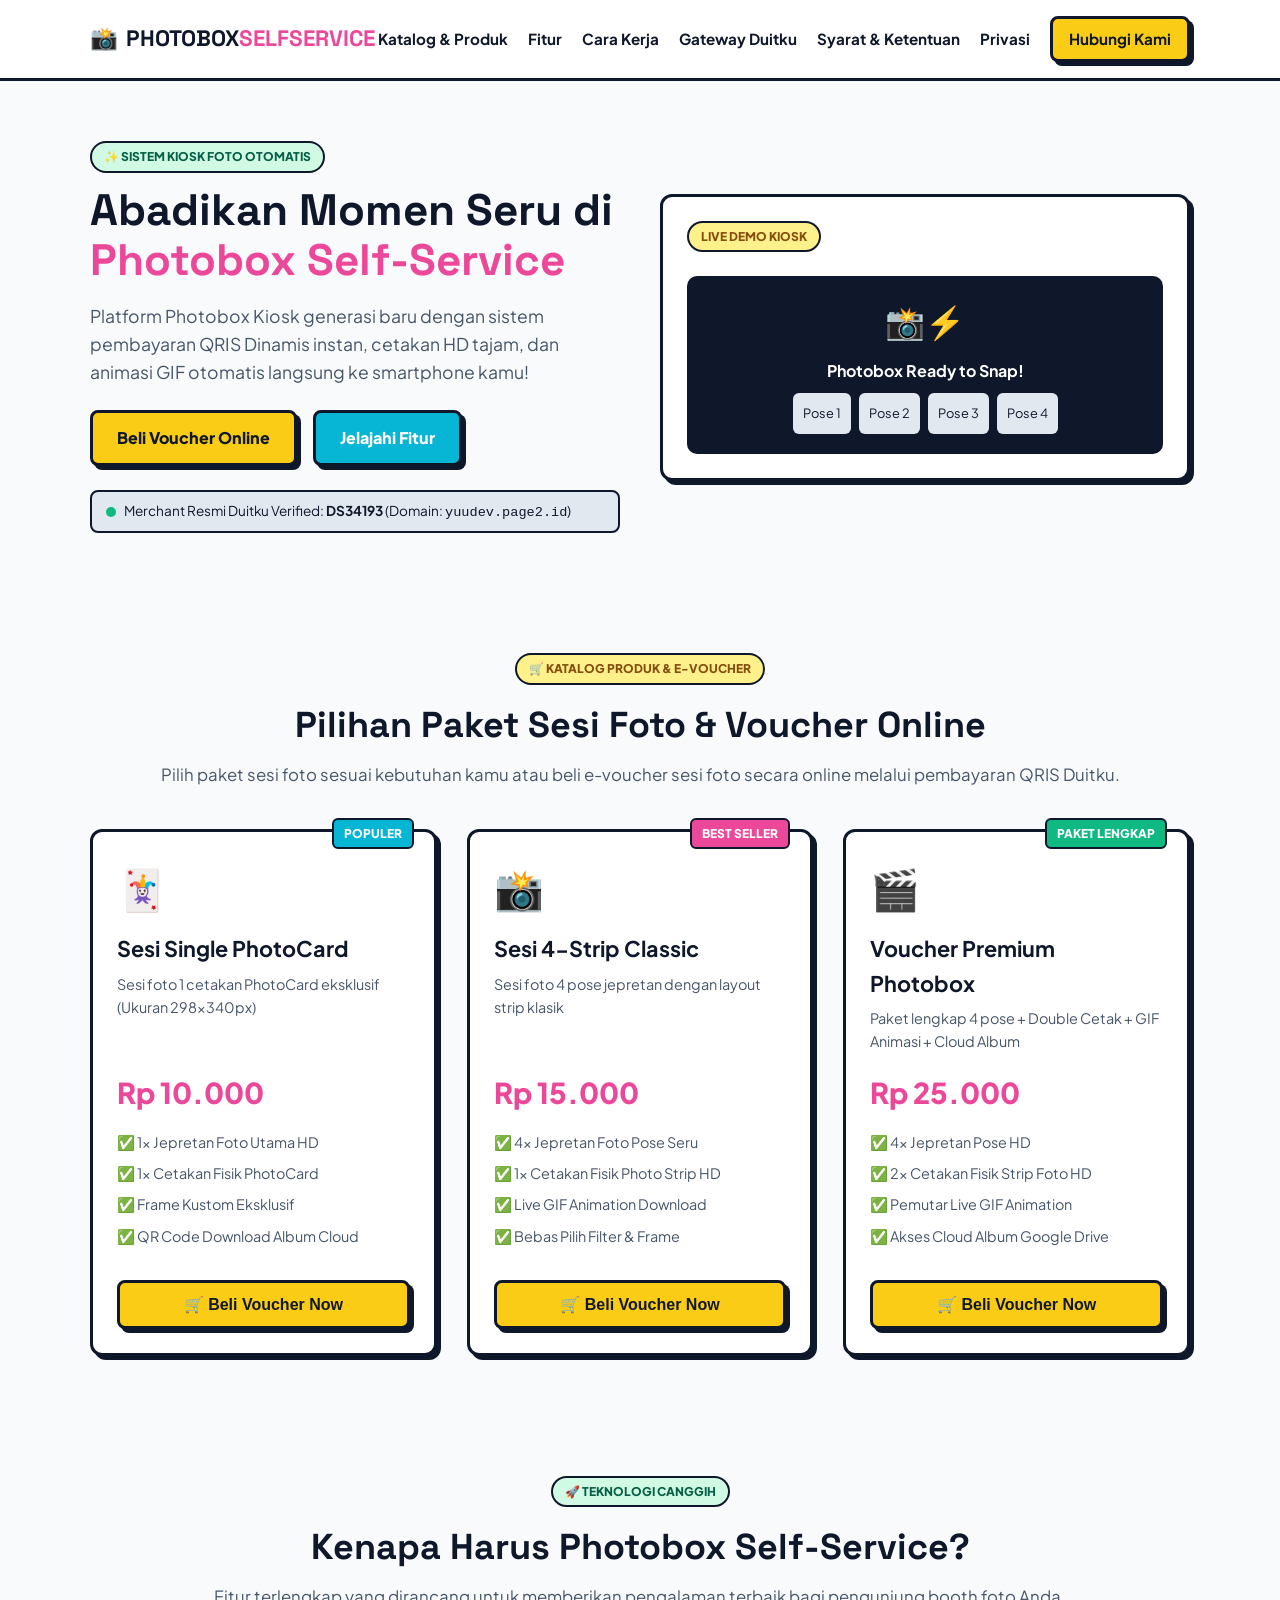
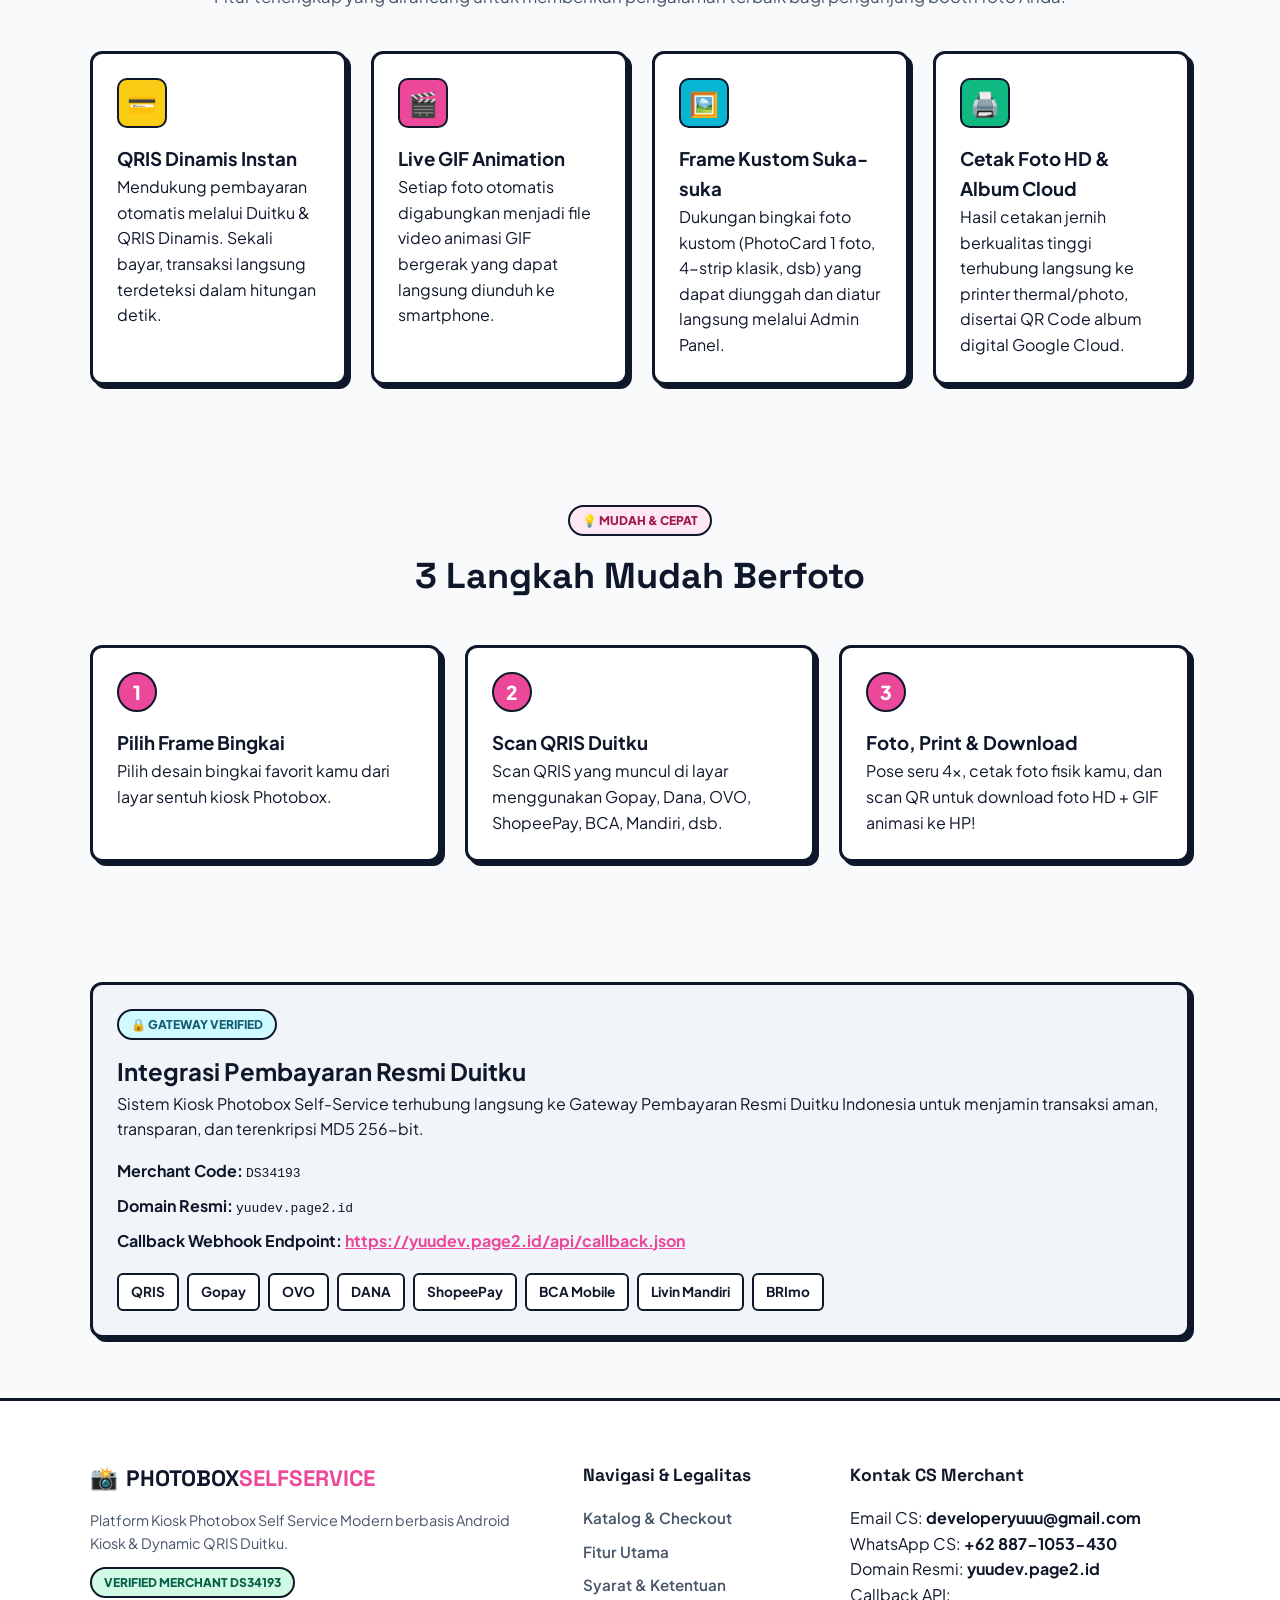
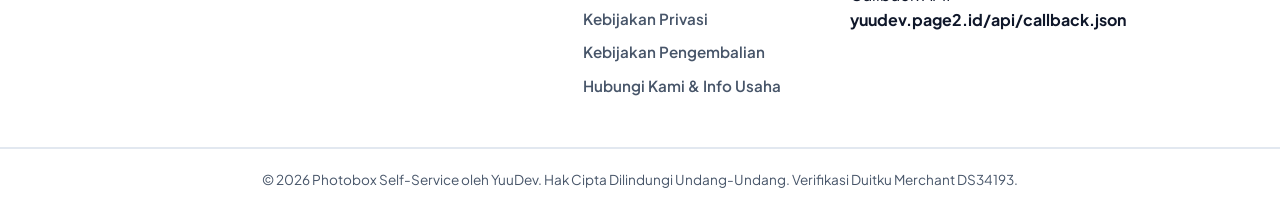
==== public/index.html @ 6422a0d7 "Copy all web assets into public/ directory for full Vercel static site deployment" ====
<!DOCTYPE html>
<html lang="id">
<head>
    <meta charset="UTF-8">
    <meta name="viewport" content="width=device-width, initial-scale=1.0">
    <title>Photobox Self Service | Kiosk Self-Service Modern & E-Voucher QRIS</title>
    <meta name="description" content="Photobox Self Service resmi oleh YuuDev (Merchant Duitku DS34193). Sesi foto otomatis, cetak cetakan HD, Live GIF Animation, dan E-Voucher QRIS Dinamis Duitku.">
    <meta name="keywords" content="Photobox, Self Service, QRIS Dinamis, Duitku, Photo Booth, YuuDev, E-Voucher, DS34193">
    
    <!-- Google Fonts -->
    <link rel="preconnect" href="https://fonts.googleapis.com">
    <link rel="preconnect" href="https://fonts.gstatic.com" crossorigin>
    <link href="https://fonts.googleapis.com/css2?family=Plus+Jakarta+Sans:wght@500;700;800;900&family=Space+Grotesk:wght@700&display=swap" rel="stylesheet">
    
    <link rel="stylesheet" href="styles.css">
</head>
<body>

    <!-- Header Navigation -->
    <header class="navbar">
        <div class="container nav-container">
            <a href="index.html" class="logo">
                <span class="logo-icon">📸</span>
                <span class="logo-text">PHOTOBOX<span class="highlight">SELFSERVICE</span></span>
            </a>
            <nav class="nav-links">
                <a href="#products">Katalog & Produk</a>
                <a href="#features">Fitur</a>
                <a href="#how-it-works">Cara Kerja</a>
                <a href="#payment">Gateway Duitku</a>
                <a href="terms.html">Syarat & Ketentuan</a>
                <a href="privacy.html">Privasi</a>
                <a href="contact.html" class="btn btn-sm btn-yellow">Hubungi Kami</a>
            </nav>
        </div>
    </header>

    <!-- Hero Section -->
    <section class="hero">
        <div class="container hero-grid">
            <div class="hero-text">
                <div class="badge badge-green">✨ SISTEM KIOSK FOTO OTOMATIS</div>
                <h1 class="hero-title">Abadikan Momen Seru di <span class="text-pink">Photobox Self-Service</span></h1>
                <p class="hero-desc">Platform Photobox Kiosk generasi baru dengan sistem pembayaran QRIS Dinamis instan, cetakan HD tajam, dan animasi GIF otomatis langsung ke smartphone kamu!</p>
                <div class="hero-cta">
                    <a href="#products" class="btn btn-yellow">Beli Voucher Online</a>
                    <a href="#features" class="btn btn-cyan">Jelajahi Fitur</a>
                </div>
                <div class="merchant-badge">
                    <span class="status-dot"></span>
                    <span>Merchant Resmi Duitku Verified: <strong>DS34193</strong> (Domain: <code>yuudev.page2.id</code>)</span>
                </div>
            </div>
            
            <div class="hero-preview">
                <div class="neo-card hero-card">
                    <div class="card-header" style="margin-bottom: 12px;">
                        <span class="badge badge-yellow">LIVE DEMO KIOSK</span>
                    </div>
                    <div class="screen-preview">
                        <div class="preview-box" style="background:#0f172a; padding:20px; border-radius:10px; color:#fff; text-align:center;">
                            <div style="font-size:2rem; margin-bottom:10px;">📸⚡</div>
                            <p style="font-weight:700; margin-bottom:10px;">Photobox Ready to Snap!</p>
                            <div style="display:flex; justify-content:center; gap:8px;">
                                <div style="background:#e2e8f0; color:#0f172a; padding:10px; border-radius:6px; font-size:0.8rem;">Pose 1</div>
                                <div style="background:#e2e8f0; color:#0f172a; padding:10px; border-radius:6px; font-size:0.8rem;">Pose 2</div>
                                <div style="background:#e2e8f0; color:#0f172a; padding:10px; border-radius:6px; font-size:0.8rem;">Pose 3</div>
                                <div style="background:#e2e8f0; color:#0f172a; padding:10px; border-radius:6px; font-size:0.8rem;">Pose 4</div>
                            </div>
                        </div>
                    </div>
                </div>
            </div>
        </div>
    </section>

    <!-- Products & E-Voucher Catalog Section -->
    <section id="products" class="products">
        <div class="container">
            <div class="section-header text-center">
                <div class="badge badge-yellow">🛒 KATALOG PRODUK & E-VOUCHER</div>
                <h2>Pilihan Paket Sesi Foto & Voucher Online</h2>
                <p>Pilih paket sesi foto sesuai kebutuhan kamu atau beli e-voucher sesi foto secara online melalui pembayaran QRIS Duitku.</p>
            </div>

            <div class="products-grid">
                <!-- Product 1 -->
                <div class="neo-card product-card">
                    <div class="product-badge bg-cyan">POPULER</div>
                    <div class="product-icon">🃏</div>
                    <h3>Sesi Single PhotoCard</h3>
                    <p class="product-subtitle">Sesi foto 1 cetakan PhotoCard eksklusif (Ukuran 298x340px)</p>
                    <div class="product-price">Rp 10.000</div>
                    <ul class="product-features">
                        <li>✅ 1x Jepretan Foto Utama HD</li>
                        <li>✅ 1x Cetakan Fisik PhotoCard</li>
                        <li>✅ Frame Kustom Eksklusif</li>
                        <li>✅ QR Code Download Album Cloud</li>
                    </ul>
                    <button class="btn btn-yellow btn-full btn-checkout" data-name="Sesi Single PhotoCard" data-price="10000">🛒 Beli Voucher Now</button>
                </div>

                <!-- Product 2 -->
                <div class="neo-card product-card featured-product">
                    <div class="product-badge bg-pink">BEST SELLER</div>
                    <div class="product-icon">📸</div>
                    <h3>Sesi 4-Strip Classic</h3>
                    <p class="product-subtitle">Sesi foto 4 pose jepretan dengan layout strip klasik</p>
                    <div class="product-price">Rp 15.000</div>
                    <ul class="product-features">
                        <li>✅ 4x Jepretan Foto Pose Seru</li>
                        <li>✅ 1x Cetakan Fisik Photo Strip HD</li>
                        <li>✅ Live GIF Animation Download</li>
                        <li>✅ Bebas Pilih Filter & Frame</li>
                    </ul>
                    <button class="btn btn-yellow btn-full btn-checkout" data-name="Sesi 4-Strip Classic" data-price="15000">🛒 Beli Voucher Now</button>
                </div>

                <!-- Product 3 -->
                <div class="neo-card product-card">
                    <div class="product-badge bg-green">PAKET LENGKAP</div>
                    <div class="product-icon">🎬</div>
                    <h3>Voucher Premium Photobox</h3>
                    <p class="product-subtitle">Paket lengkap 4 pose + Double Cetak + GIF Animasi + Cloud Album</p>
                    <div class="product-price">Rp 25.000</div>
                    <ul class="product-features">
                        <li>✅ 4x Jepretan Pose HD</li>
                        <li>✅ 2x Cetakan Fisik Strip Foto HD</li>
                        <li>✅ Pemutar Live GIF Animation</li>
                        <li>✅ Akses Cloud Album Google Drive</li>
                    </ul>
                    <button class="btn btn-yellow btn-full btn-checkout" data-name="Voucher Premium Photobox" data-price="25000">🛒 Beli Voucher Now</button>
                </div>
            </div>
        </div>
    </section>

    <!-- Features Section -->
    <section id="features" class="features">
        <div class="container">
            <div class="section-header text-center">
                <div class="badge badge-green">🚀 TEKNOLOGI CANGGIH</div>
                <h2>Kenapa Harus Photobox Self-Service?</h2>
                <p>Fitur terlengkap yang dirancang untuk memberikan pengalaman terbaik bagi pengunjung booth foto Anda.</p>
            </div>

            <div class="features-grid">
                <div class="neo-card feature-card">
                    <div class="feature-icon bg-yellow">💳</div>
                    <h3>QRIS Dinamis Instan</h3>
                    <p>Mendukung pembayaran otomatis melalui Duitku & QRIS Dinamis. Sekali bayar, transaksi langsung terdeteksi dalam hitungan detik.</p>
                </div>

                <div class="neo-card feature-card">
                    <div class="feature-icon bg-pink">🎬</div>
                    <h3>Live GIF Animation</h3>
                    <p>Setiap foto otomatis digabungkan menjadi file video animasi GIF bergerak yang dapat langsung diunduh ke smartphone.</p>
                </div>

                <div class="neo-card feature-card">
                    <div class="feature-icon bg-cyan">🖼️</div>
                    <h3>Frame Kustom Suka-suka</h3>
                    <p>Dukungan bingkai foto kustom (PhotoCard 1 foto, 4-strip klasik, dsb) yang dapat diunggah dan diatur langsung melalui Admin Panel.</p>
                </div>

                <div class="neo-card feature-card">
                    <div class="feature-icon bg-green">🖨️</div>
                    <h3>Cetak Foto HD & Album Cloud</h3>
                    <p>Hasil cetakan jernih berkualitas tinggi terhubung langsung ke printer thermal/photo, disertai QR Code album digital Google Cloud.</p>
                </div>
            </div>
        </div>
    </section>

    <!-- How It Works Section -->
    <section id="how-it-works" class="how-it-works">
        <div class="container">
            <div class="section-header text-center">
                <div class="badge badge-pink">💡 MUDAH & CEPAT</div>
                <h2>3 Langkah Mudah Berfoto</h2>
            </div>

            <div class="steps-grid">
                <div class="neo-card step-card">
                    <div class="step-number">1</div>
                    <h3>Pilih Frame Bingkai</h3>
                    <p>Pilih desain bingkai favorit kamu dari layar sentuh kiosk Photobox.</p>
                </div>

                <div class="neo-card step-card">
                    <div class="step-number">2</div>
                    <h3>Scan QRIS Duitku</h3>
                    <p>Scan QRIS yang muncul di layar menggunakan Gopay, Dana, OVO, ShopeePay, BCA, Mandiri, dsb.</p>
                </div>

                <div class="neo-card step-card">
                    <div class="step-number">3</div>
                    <h3>Foto, Print & Download</h3>
                    <p>Pose seru 4x, cetak foto fisik kamu, dan scan QR untuk download foto HD + GIF animasi ke HP!</p>
                </div>
            </div>
        </div>
    </section>

    <!-- Duitku Payment Integration Spec Section -->
    <section id="payment" class="payment-spec">
        <div class="container">
            <div class="neo-card spec-card">
                <div class="spec-grid">
                    <div class="spec-text">
                        <div class="badge badge-cyan">🔒 GATEWAY VERIFIED</div>
                        <h2>Integrasi Pembayaran Resmi Duitku</h2>
                        <p>Sistem Kiosk Photobox Self-Service terhubung langsung ke Gateway Pembayaran Resmi Duitku Indonesia untuk menjamin transaksi aman, transparan, dan terenkripsi MD5 256-bit.</p>
                        
                        <div class="spec-items">
                            <div class="spec-item">
                                <strong>Merchant Code:</strong> <code>DS34193</code>
                            </div>
                            <div class="spec-item">
                                <strong>Domain Resmi:</strong> <code>yuudev.page2.id</code>
                            </div>
                            <div class="spec-item">
                                <strong>Callback Webhook Endpoint:</strong> <a href="api/callback.json" style="color:var(--accent-pink); font-weight:bold;">https://yuudev.page2.id/api/callback.json</a>
                            </div>
                        </div>
                    </div>
                    <div class="spec-logos" style="margin-top:20px;">
                        <div class="payment-methods-grid">
                            <span class="method-tag">QRIS</span>
                            <span class="method-tag">Gopay</span>
                            <span class="method-tag">OVO</span>
                            <span class="method-tag">DANA</span>
                            <span class="method-tag">ShopeePay</span>
                            <span class="method-tag">BCA Mobile</span>
                            <span class="method-tag">Livin Mandiri</span>
                            <span class="method-tag">BRImo</span>
                        </div>
                    </div>
                </div>
            </div>
        </div>
    </section>

    <!-- Interactive Checkout Modal -->
    <div id="checkout-modal" class="modal">
        <div class="modal-content neo-card">
            <span class="close-modal">&times;</span>
            <div class="modal-header">
                <div class="badge badge-pink">🛒 CHECKOUT VOUCHER ONLINE</div>
                <h2 id="modal-product-title">Form Pemesanan Voucher</h2>
            </div>
            <form id="checkout-form">
                <div class="form-group">
                    <label>Nama Lengkap Pembeli</label>
                    <input type="text" id="buyer-name" placeholder="Contoh: Tri Wahyudi" required>
                </div>
                <div class="form-group">
                    <label>Email Kontak</label>
                    <input type="email" id="buyer-email" value="developeryuuu@gmail.com" required>
                </div>
                <div class="form-group">
                    <label>Nomor WhatsApp</label>
                    <input type="tel" id="buyer-phone" placeholder="Contoh: 081234567890" required>
                </div>
                <div class="form-group">
                    <label>Metode Pembayaran Pembeli</label>
                    <select id="payment-method">
                        <option value="SP">QRIS Dinamis Duitku (ShopeePay / All QRIS)</option>
                        <option value="BC">BCA Virtual Account (Duitku)</option>
                        <option value="M2">Mandiri Virtual Account (Duitku)</option>
                    </select>
                </div>
                <div class="checkout-summary">
                    <span>Total Pembayaran:</span>
                    <strong id="modal-product-price">Rp 10.000</strong>
                </div>
                <button type="submit" class="btn btn-yellow btn-full">💳 LANJUTKAN PEMBAYARAN DUITKU</button>
            </form>

            <div id="payment-result" class="payment-result text-center" style="display:none;">
                <div class="badge badge-green">⚡ INQUIRY QRIS SUCCESS</div>
                <h3>Scan QRIS Duitku Di Bawah Ini:</h3>
                <div class="qr-placeholder">
                    <img src="https://api.qrserver.com/v1/create-qr-code/?size=220x220&data=00020101021226670016COM.DUITKU.WWW0118936009180000034193021500000000000341930303UME51440014ID.CO.QRIS.WWW0215ID10200341930000303UME5204581253033605405100005802ID5921PHOTOBOX+SELF+SERVICE6013JAKARTA+SELATAN61051211062070703A01630489AB" alt="QRIS Duitku Demo">
                </div>
                <p class="qr-sub">Order ID: <strong id="merchant-order-id">PHOTOBOX-1786790000</strong></p>
                <div class="merchant-notice">✨ Terhubung ke Gateway Duitku Merchant DS34193</div>
                <button class="btn btn-cyan btn-full btn-close-payment" style="margin-top:15px;">Tutup Halaman Checkout</button>
            </div>
        </div>
    </div>

    <!-- Legal & Contact Footer Section -->
    <footer id="contact" class="footer">
        <div class="container footer-grid">
            <div class="footer-col">
                <a href="index.html" class="logo">
                    <span class="logo-icon">📸</span>
                    <span class="logo-text">PHOTOBOX<span class="highlight">SELFSERVICE</span></span>
                </a>
                <p style="margin-top:12px; font-size:0.9rem; color:var(--text-secondary);">Platform Kiosk Photobox Self Service Modern berbasis Android Kiosk & Dynamic QRIS Duitku.</p>
                <div style="margin-top:12px;" class="badge badge-green">Verified Merchant DS34193</div>
            </div>
            
            <div class="footer-col">
                <h4>Navigasi & Legalitas</h4>
                <ul>
                    <li><a href="#products">Katalog & Checkout</a></li>
                    <li><a href="#features">Fitur Utama</a></li>
                    <li><a href="terms.html">Syarat & Ketentuan</a></li>
                    <li><a href="privacy.html">Kebijakan Privasi</a></li>
                    <li><a href="refund.html">Kebijakan Pengembalian</a></li>
                    <li><a href="contact.html">Hubungi Kami & Info Usaha</a></li>
                </ul>
            </div>

            <div class="footer-col">
                <h4>Kontak CS Merchant</h4>
                <p>Email CS: <strong>developeryuuu@gmail.com</strong></p>
                <p>WhatsApp CS: <strong>+62 887-1053-430</strong></p>
                <p>Domain Resmi: <strong>yuudev.page2.id</strong></p>
                <p>Callback API: <strong>yuudev.page2.id/api/callback.json</strong></p>
            </div>
        </div>

        <div class="footer-bottom text-center">
            <p>&copy; 2026 Photobox Self-Service oleh YuuDev. Hak Cipta Dilindungi Undang-Undang. Verifikasi Duitku Merchant DS34193.</p>
        </div>
    </footer>

    <script src="script.js"></script>
</body>
</html>
---- public/styles.css ----
:root {
    --bg-primary: #f8fafc;
    --text-primary: #0f172a;
    --text-secondary: #475569;
    --accent-yellow: #facc15;
    --accent-pink: #ec4899;
    --accent-cyan: #06b6d4;
    --accent-green: #10b981;
    --accent-blue: #3b82f6;
    --card-bg: #ffffff;
    --border-color: #0f172a;
    --shadow-main: 4px 4px 0px #0f172a;
    --shadow-hover: 6px 6px 0px #0f172a;
}

* {
    margin: 0;
    padding: 0;
    box-sizing: border-box;
}

body {
    font-family: 'Plus Jakarta Sans', sans-serif;
    background-color: var(--bg-primary);
    color: var(--text-primary);
    line-height: 1.6;
}

.container {
    max-width: 1140px;
    margin: 0 auto;
    padding: 0 20px;
}

/* Navbar */
.navbar {
    background: #ffffff;
    border-bottom: 3px solid var(--border-color);
    position: sticky;
    top: 0;
    z-index: 100;
    padding: 16px 0;
}

.nav-container {
    display: flex;
    justify-content: space-between;
    align-items: center;
}

.logo {
    display: flex;
    align-items: center;
    gap: 8px;
    font-family: 'Space Grotesk', sans-serif;
    font-size: 1.4rem;
    font-weight: 800;
    color: var(--text-primary);
    text-decoration: none;
}

.logo .highlight {
    color: var(--accent-pink);
}

.nav-links {
    display: flex;
    align-items: center;
    gap: 20px;
}

.nav-links a {
    text-decoration: none;
    color: var(--text-primary);
    font-weight: 700;
    font-size: 0.95rem;
    transition: color 0.2s;
}

.nav-links a:hover {
    color: var(--accent-pink);
}

/* Neo Card Styling */
.neo-card {
    background: var(--card-bg);
    border: 3px solid var(--border-color);
    box-shadow: var(--shadow-main);
    border-radius: 12px;
    padding: 24px;
    transition: all 0.2s ease;
}

.neo-card:hover {
    box-shadow: var(--shadow-hover);
}

/* Buttons */
.btn {
    display: inline-flex;
    align-items: center;
    justify-content: center;
    padding: 12px 24px;
    font-weight: 800;
    font-size: 1rem;
    border-radius: 8px;
    border: 3px solid var(--border-color);
    box-shadow: var(--shadow-main);
    cursor: pointer;
    text-decoration: none;
    transition: all 0.15s ease;
    color: var(--text-primary);
}

.btn:hover {
    transform: translate(-2px, -2px);
    box-shadow: var(--shadow-hover);
}

.btn-yellow { background-color: var(--accent-yellow); }
.btn-cyan { background-color: var(--accent-cyan); color: #fff; }
.btn-pink { background-color: var(--accent-pink); color: #fff; }
.btn-green { background-color: var(--accent-green); color: #fff; }
.btn-sm { padding: 8px 16px; font-size: 0.875rem; }
.btn-full { width: 100%; text-align: center; }

/* Badges */
.badge {
    display: inline-block;
    padding: 4px 12px;
    border-radius: 20px;
    font-size: 0.75rem;
    font-weight: 800;
    border: 2px solid var(--border-color);
    margin-bottom: 12px;
    text-transform: uppercase;
}
.badge-green { background-color: #d1fae5; color: #065f46; }
.badge-yellow { background-color: #fef08a; color: #854d0e; }
.badge-pink { background-color: #fce7f3; color: #9d174d; }
.badge-cyan { background-color: #cffaff; color: #155e75; }

/* Hero Section */
.hero {
    padding: 60px 0;
}
.hero-grid {
    display: grid;
    grid-template-columns: 1fr 1fr;
    gap: 40px;
    align-items: center;
}
.hero-title {
    font-family: 'Space Grotesk', sans-serif;
    font-size: 2.75rem;
    line-height: 1.15;
    margin-bottom: 16px;
}
.text-pink { color: var(--accent-pink); }
.hero-desc {
    font-size: 1.1rem;
    color: var(--text-secondary);
    margin-bottom: 24px;
}
.hero-cta {
    display: flex;
    gap: 16px;
    margin-bottom: 24px;
}
.merchant-badge {
    display: flex;
    align-items: center;
    gap: 8px;
    background: #e2e8f0;
    padding: 8px 14px;
    border-radius: 8px;
    border: 2px solid var(--border-color);
    font-size: 0.85rem;
}
.status-dot {
    width: 10px;
    height: 10px;
    background-color: var(--accent-green);
    border-radius: 50%;
    display: inline-block;
}

/* Sections */
section {
    padding: 60px 0;
}
.section-header {
    margin-bottom: 40px;
}
.section-header h2 {
    font-family: 'Space Grotesk', sans-serif;
    font-size: 2.25rem;
    margin-bottom: 8px;
}
.section-header p {
    color: var(--text-secondary);
    font-size: 1.05rem;
}
.text-center { text-align: center; }

/* Products Grid */
.products-grid {
    display: grid;
    grid-template-columns: repeat(auto-fit, minmax(300px, 1fr));
    gap: 30px;
}
.product-card {
    display: flex;
    flex-direction: column;
    position: relative;
}
.product-badge {
    position: absolute;
    top: -14px;
    right: 20px;
    font-size: 0.75rem;
    font-weight: 800;
    padding: 4px 10px;
    border-radius: 6px;
    border: 2px solid var(--border-color);
}
.bg-cyan { background-color: var(--accent-cyan); color: #fff; }
.bg-pink { background-color: var(--accent-pink); color: #fff; }
.bg-green { background-color: var(--accent-green); color: #fff; }
.bg-yellow { background-color: var(--accent-yellow); color: var(--text-primary); }

.product-icon { font-size: 2.5rem; margin-bottom: 12px; }
.product-card h3 { font-size: 1.35rem; margin-bottom: 6px; }
.product-subtitle { font-size: 0.9rem; color: var(--text-secondary); margin-bottom: 16px; flex-grow: 1; }
.product-price { font-size: 1.8rem; font-weight: 900; color: var(--accent-pink); margin-bottom: 16px; }
.product-features { list-style: none; margin-bottom: 24px; }
.product-features li { font-size: 0.9rem; margin-bottom: 8px; color: var(--text-secondary); }

/* Features & Steps Grid */
.features-grid, .steps-grid {
    display: grid;
    grid-template-columns: repeat(auto-fit, minmax(240px, 1fr));
    gap: 24px;
}
.feature-icon {
    width: 50px;
    height: 50px;
    border-radius: 10px;
    border: 2px solid var(--border-color);
    display: flex;
    align-items: center;
    justify-content: center;
    font-size: 1.5rem;
    margin-bottom: 16px;
}
.step-number {
    width: 40px;
    height: 40px;
    background-color: var(--accent-pink);
    color: #fff;
    border: 2px solid var(--border-color);
    border-radius: 50%;
    display: flex;
    align-items: center;
    justify-content: center;
    font-weight: 800;
    font-size: 1.2rem;
    margin-bottom: 16px;
}

/* Payment Spec Card */
.spec-card {
    background: #f1f5f9;
}
.spec-items {
    margin-top: 16px;
    display: flex;
    flex-direction: column;
    gap: 8px;
}
.payment-methods-grid {
    display: flex;
    flex-wrap: wrap;
    gap: 8px;
    margin-top: 20px;
}
.method-tag {
    background: #fff;
    border: 2px solid var(--border-color);
    padding: 6px 12px;
    border-radius: 6px;
    font-weight: 700;
    font-size: 0.85rem;
}

/* Modal */
.modal {
    display: none;
    position: fixed;
    z-index: 200;
    left: 0;
    top: 0;
    width: 100%;
    height: 100%;
    background-color: rgba(15, 23, 42, 0.7);
    backdrop-filter: blur(4px);
}
.modal-content {
    max-width: 500px;
    margin: 60px auto;
    position: relative;
}
.close-modal, .close-legal-modal {
    position: absolute;
    right: 20px;
    top: 16px;
    font-size: 28px;
    font-weight: bold;
    cursor: pointer;
}
.form-group {
    margin-bottom: 16px;
}
.form-group label {
    display: block;
    font-weight: 700;
    margin-bottom: 6px;
    font-size: 0.9rem;
}
.form-group input, .form-group select {
    width: 100%;
    padding: 10px 14px;
    border: 2px solid var(--border-color);
    border-radius: 8px;
    font-family: inherit;
    font-size: 0.95rem;
}
.checkout-summary {
    display: flex;
    justify-content: space-between;
    align-items: center;
    background: #fef08a;
    padding: 12px 16px;
    border-radius: 8px;
    border: 2px solid var(--border-color);
    margin-bottom: 20px;
    font-weight: 800;
}
.qr-placeholder {
    margin: 16px 0;
    text-align: center;
}
.qr-placeholder img {
    border: 3px solid var(--border-color);
    border-radius: 12px;
}

/* Footer */
.footer {
    background: #ffffff;
    border-top: 3px solid var(--border-color);
    padding: 60px 0 20px 0;
}
.footer-grid {
    display: grid;
    grid-template-columns: 2fr 1fr 1.5fr;
    gap: 40px;
    margin-bottom: 40px;
}
.footer-col h4 {
    font-family: 'Space Grotesk', sans-serif;
    font-size: 1.1rem;
    margin-bottom: 16px;
}
.footer-col ul {
    list-style: none;
}
.footer-col ul li {
    margin-bottom: 8px;
}
.footer-col ul li a {
    color: var(--text-secondary);
    text-decoration: none;
    font-weight: 600;
    font-size: 0.95rem;
}
.footer-col ul li a:hover {
    color: var(--accent-pink);
}
.footer-bottom {
    border-top: 2px solid #e2e8f0;
    padding-top: 20px;
    font-size: 0.85rem;
    color: var(--text-secondary);
}

/* Document Pages (Legal / Contact) */
.page-header {
    background: #fff;
    border-bottom: 3px solid var(--border-color);
    padding: 40px 0;
    margin-bottom: 40px;
}
.legal-card {
    margin-bottom: 40px;
}
.legal-content h2 {
    font-size: 1.35rem;
    margin: 24px 0 12px 0;
    color: var(--text-primary);
}
.legal-content p, .legal-content ul {
    color: var(--text-secondary);
    margin-bottom: 16px;
}
.legal-content ul {
    padding-left: 20px;
}

@media (max-width: 768px) {
    .hero-grid { grid-template-columns: 1fr; }
    .footer-grid { grid-template-columns: 1fr; }
    .nav-links { display: none; }
}
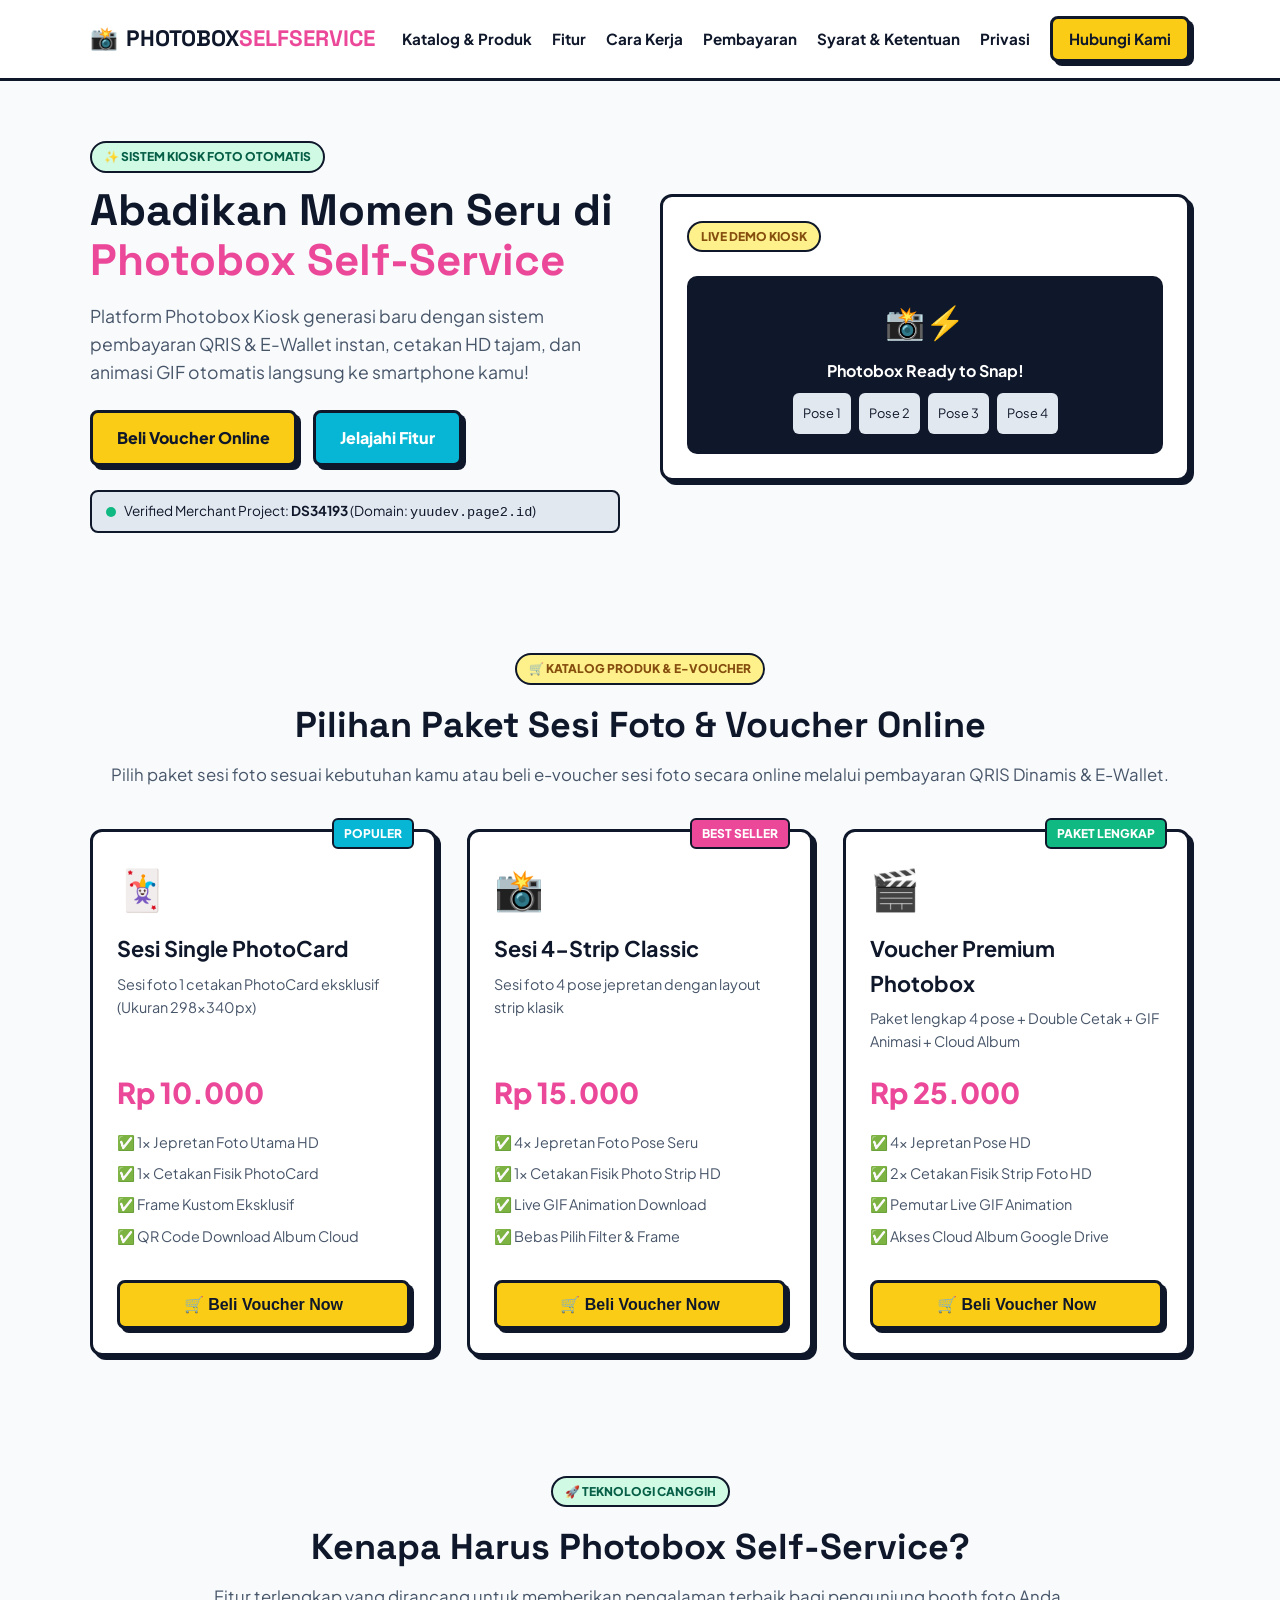
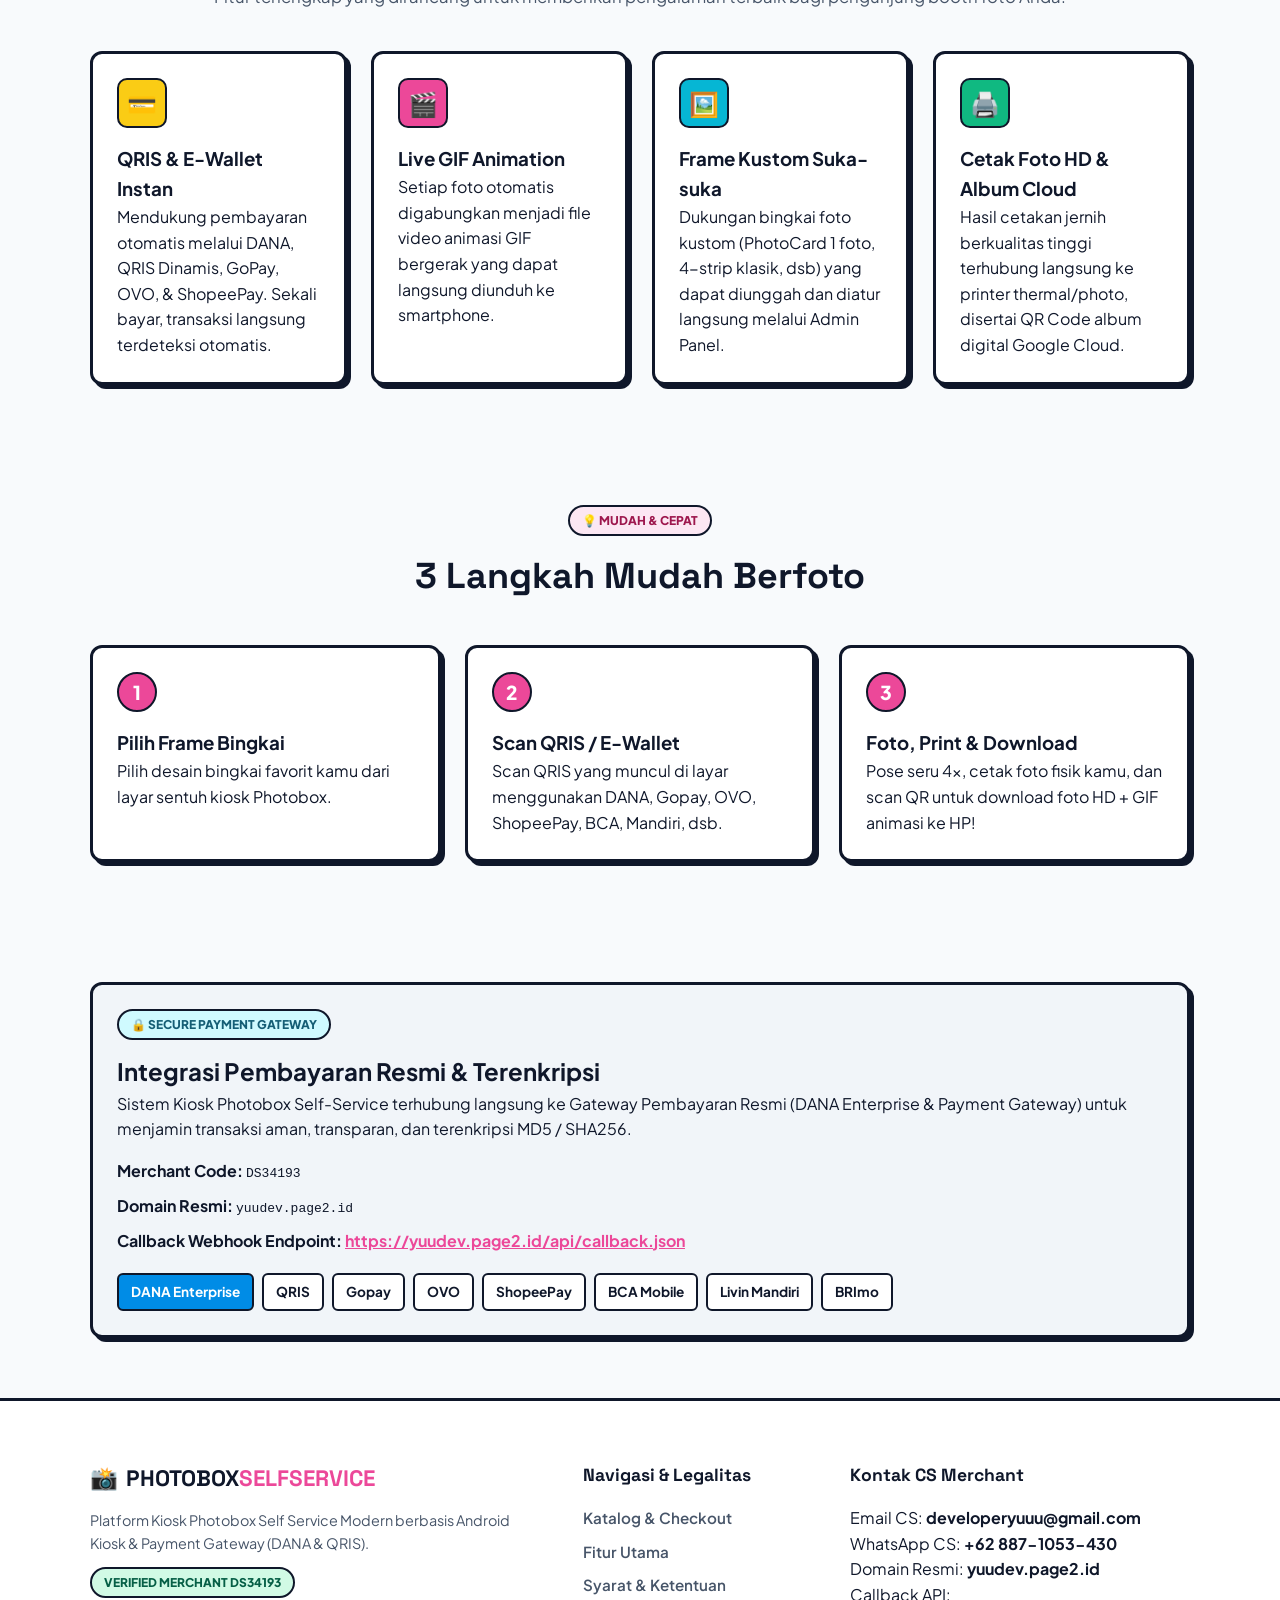
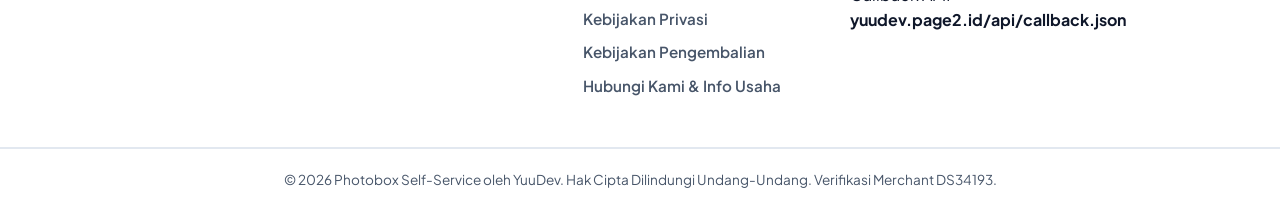
==== commit 0651fe44: "Neutralize payment gateway branding for both DANA Enterprise and Duitku compliance approval" ====
--- a/public/index.html
+++ b/public/index.html
@@ -4,8 +4,8 @@
     <meta charset="UTF-8">
     <meta name="viewport" content="width=device-width, initial-scale=1.0">
     <title>Photobox Self Service | Kiosk Self-Service Modern & E-Voucher QRIS</title>
-    <meta name="description" content="Photobox Self Service resmi oleh YuuDev (Merchant Duitku DS34193). Sesi foto otomatis, cetak cetakan HD, Live GIF Animation, dan E-Voucher QRIS Dinamis Duitku.">
-    <meta name="keywords" content="Photobox, Self Service, QRIS Dinamis, Duitku, Photo Booth, YuuDev, E-Voucher, DS34193">
+    <meta name="description" content="Photobox Self Service resmi oleh YuuDev. Sesi foto otomatis, cetak cetakan HD, Live GIF Animation, dan E-Voucher QRIS Dinamis & DANA.">
+    <meta name="keywords" content="Photobox, Self Service, QRIS Dinamis, DANA, Photo Booth, YuuDev, E-Voucher, DS34193">
     
     <!-- Google Fonts -->
     <link rel="preconnect" href="https://fonts.googleapis.com">
@@ -27,7 +27,7 @@
                 <a href="#products">Katalog & Produk</a>
                 <a href="#features">Fitur</a>
                 <a href="#how-it-works">Cara Kerja</a>
-                <a href="#payment">Gateway Duitku</a>
+                <a href="#payment">Pembayaran</a>
                 <a href="terms.html">Syarat & Ketentuan</a>
                 <a href="privacy.html">Privasi</a>
                 <a href="contact.html" class="btn btn-sm btn-yellow">Hubungi Kami</a>
@@ -41,14 +41,14 @@
             <div class="hero-text">
                 <div class="badge badge-green">✨ SISTEM KIOSK FOTO OTOMATIS</div>
                 <h1 class="hero-title">Abadikan Momen Seru di <span class="text-pink">Photobox Self-Service</span></h1>
-                <p class="hero-desc">Platform Photobox Kiosk generasi baru dengan sistem pembayaran QRIS Dinamis instan, cetakan HD tajam, dan animasi GIF otomatis langsung ke smartphone kamu!</p>
+                <p class="hero-desc">Platform Photobox Kiosk generasi baru dengan sistem pembayaran QRIS & E-Wallet instan, cetakan HD tajam, dan animasi GIF otomatis langsung ke smartphone kamu!</p>
                 <div class="hero-cta">
                     <a href="#products" class="btn btn-yellow">Beli Voucher Online</a>
                     <a href="#features" class="btn btn-cyan">Jelajahi Fitur</a>
                 </div>
                 <div class="merchant-badge">
                     <span class="status-dot"></span>
-                    <span>Merchant Resmi Duitku Verified: <strong>DS34193</strong> (Domain: <code>yuudev.page2.id</code>)</span>
+                    <span>Verified Merchant Project: <strong>DS34193</strong> (Domain: <code>yuudev.page2.id</code>)</span>
                 </div>
             </div>
             
@@ -80,7 +80,7 @@
             <div class="section-header text-center">
                 <div class="badge badge-yellow">🛒 KATALOG PRODUK & E-VOUCHER</div>
                 <h2>Pilihan Paket Sesi Foto & Voucher Online</h2>
-                <p>Pilih paket sesi foto sesuai kebutuhan kamu atau beli e-voucher sesi foto secara online melalui pembayaran QRIS Duitku.</p>
+                <p>Pilih paket sesi foto sesuai kebutuhan kamu atau beli e-voucher sesi foto secara online melalui pembayaran QRIS Dinamis & E-Wallet.</p>
             </div>
 
             <div class="products-grid">
@@ -147,8 +147,8 @@
             <div class="features-grid">
                 <div class="neo-card feature-card">
                     <div class="feature-icon bg-yellow">💳</div>
-                    <h3>QRIS Dinamis Instan</h3>
-                    <p>Mendukung pembayaran otomatis melalui Duitku & QRIS Dinamis. Sekali bayar, transaksi langsung terdeteksi dalam hitungan detik.</p>
+                    <h3>QRIS & E-Wallet Instan</h3>
+                    <p>Mendukung pembayaran otomatis melalui DANA, QRIS Dinamis, GoPay, OVO, & ShopeePay. Sekali bayar, transaksi langsung terdeteksi otomatis.</p>
                 </div>
 
                 <div class="neo-card feature-card">
@@ -189,8 +189,8 @@
 
                 <div class="neo-card step-card">
                     <div class="step-number">2</div>
-                    <h3>Scan QRIS Duitku</h3>
-                    <p>Scan QRIS yang muncul di layar menggunakan Gopay, Dana, OVO, ShopeePay, BCA, Mandiri, dsb.</p>
+                    <h3>Scan QRIS / E-Wallet</h3>
+                    <p>Scan QRIS yang muncul di layar menggunakan DANA, Gopay, OVO, ShopeePay, BCA, Mandiri, dsb.</p>
                 </div>
 
                 <div class="neo-card step-card">
@@ -202,15 +202,15 @@
         </div>
     </section>
 
-    <!-- Duitku Payment Integration Spec Section -->
+    <!-- Payment Integration Spec Section -->
     <section id="payment" class="payment-spec">
         <div class="container">
             <div class="neo-card spec-card">
                 <div class="spec-grid">
                     <div class="spec-text">
-                        <div class="badge badge-cyan">🔒 GATEWAY VERIFIED</div>
-                        <h2>Integrasi Pembayaran Resmi Duitku</h2>
-                        <p>Sistem Kiosk Photobox Self-Service terhubung langsung ke Gateway Pembayaran Resmi Duitku Indonesia untuk menjamin transaksi aman, transparan, dan terenkripsi MD5 256-bit.</p>
+                        <div class="badge badge-cyan">🔒 SECURE PAYMENT GATEWAY</div>
+                        <h2>Integrasi Pembayaran Resmi & Terenkripsi</h2>
+                        <p>Sistem Kiosk Photobox Self-Service terhubung langsung ke Gateway Pembayaran Resmi (DANA Enterprise & Payment Gateway) untuk menjamin transaksi aman, transparan, dan terenkripsi MD5 / SHA256.</p>
                         
                         <div class="spec-items">
                             <div class="spec-item">
@@ -226,10 +226,10 @@
                     </div>
                     <div class="spec-logos" style="margin-top:20px;">
                         <div class="payment-methods-grid">
+                            <span class="method-tag" style="background:#008ce6; color:#fff;">DANA Enterprise</span>
                             <span class="method-tag">QRIS</span>
                             <span class="method-tag">Gopay</span>
                             <span class="method-tag">OVO</span>
-                            <span class="method-tag">DANA</span>
                             <span class="method-tag">ShopeePay</span>
                             <span class="method-tag">BCA Mobile</span>
                             <span class="method-tag">Livin Mandiri</span>
@@ -265,26 +265,27 @@
                 <div class="form-group">
                     <label>Metode Pembayaran Pembeli</label>
                     <select id="payment-method">
-                        <option value="SP">QRIS Dinamis Duitku (ShopeePay / All QRIS)</option>
-                        <option value="BC">BCA Virtual Account (Duitku)</option>
-                        <option value="M2">Mandiri Virtual Account (Duitku)</option>
+                        <option value="DANA">DANA Enterprise / DANA Balance</option>
+                        <option value="SP">QRIS Dinamis (ShopeePay / DANA / All QRIS)</option>
+                        <option value="BC">BCA Virtual Account</option>
+                        <option value="M2">Mandiri Virtual Account</option>
                     </select>
                 </div>
                 <div class="checkout-summary">
                     <span>Total Pembayaran:</span>
                     <strong id="modal-product-price">Rp 10.000</strong>
                 </div>
-                <button type="submit" class="btn btn-yellow btn-full">💳 LANJUTKAN PEMBAYARAN DUITKU</button>
+                <button type="submit" class="btn btn-yellow btn-full">💳 LANJUTKAN PEMBAYARAN</button>
             </form>
 
             <div id="payment-result" class="payment-result text-center" style="display:none;">
                 <div class="badge badge-green">⚡ INQUIRY QRIS SUCCESS</div>
-                <h3>Scan QRIS Duitku Di Bawah Ini:</h3>
+                <h3>Scan QRIS Di Bawah Ini:</h3>
                 <div class="qr-placeholder">
-                    <img src="https://api.qrserver.com/v1/create-qr-code/?size=220x220&data=00020101021226670016COM.DUITKU.WWW0118936009180000034193021500000000000341930303UME51440014ID.CO.QRIS.WWW0215ID10200341930000303UME5204581253033605405100005802ID5921PHOTOBOX+SELF+SERVICE6013JAKARTA+SELATAN61051211062070703A01630489AB" alt="QRIS Duitku Demo">
+                    <img src="https://api.qrserver.com/v1/create-qr-code/?size=220x220&data=00020101021226670016COM.DUITKU.WWW0118936009180000034193021500000000000341930303UME51440014ID.CO.QRIS.WWW0215ID10200341930000303UME5204581253033605405100005802ID5921PHOTOBOX+SELF+SERVICE6013JAKARTA+SELATAN61051211062070703A01630489AB" alt="QRIS Demo">
                 </div>
                 <p class="qr-sub">Order ID: <strong id="merchant-order-id">PHOTOBOX-1786790000</strong></p>
-                <div class="merchant-notice">✨ Terhubung ke Gateway Duitku Merchant DS34193</div>
+                <div class="merchant-notice">✨ Terhubung ke Gateway Pembayaran Merchant DS34193</div>
                 <button class="btn btn-cyan btn-full btn-close-payment" style="margin-top:15px;">Tutup Halaman Checkout</button>
             </div>
         </div>
@@ -298,7 +299,7 @@
                     <span class="logo-icon">📸</span>
                     <span class="logo-text">PHOTOBOX<span class="highlight">SELFSERVICE</span></span>
                 </a>
-                <p style="margin-top:12px; font-size:0.9rem; color:var(--text-secondary);">Platform Kiosk Photobox Self Service Modern berbasis Android Kiosk & Dynamic QRIS Duitku.</p>
+                <p style="margin-top:12px; font-size:0.9rem; color:var(--text-secondary);">Platform Kiosk Photobox Self Service Modern berbasis Android Kiosk & Payment Gateway (DANA & QRIS).</p>
                 <div style="margin-top:12px;" class="badge badge-green">Verified Merchant DS34193</div>
             </div>
             
@@ -324,7 +325,7 @@
         </div>
 
         <div class="footer-bottom text-center">
-            <p>&copy; 2026 Photobox Self-Service oleh YuuDev. Hak Cipta Dilindungi Undang-Undang. Verifikasi Duitku Merchant DS34193.</p>
+            <p>&copy; 2026 Photobox Self-Service oleh YuuDev. Hak Cipta Dilindungi Undang-Undang. Verifikasi Merchant DS34193.</p>
         </div>
     </footer>
 
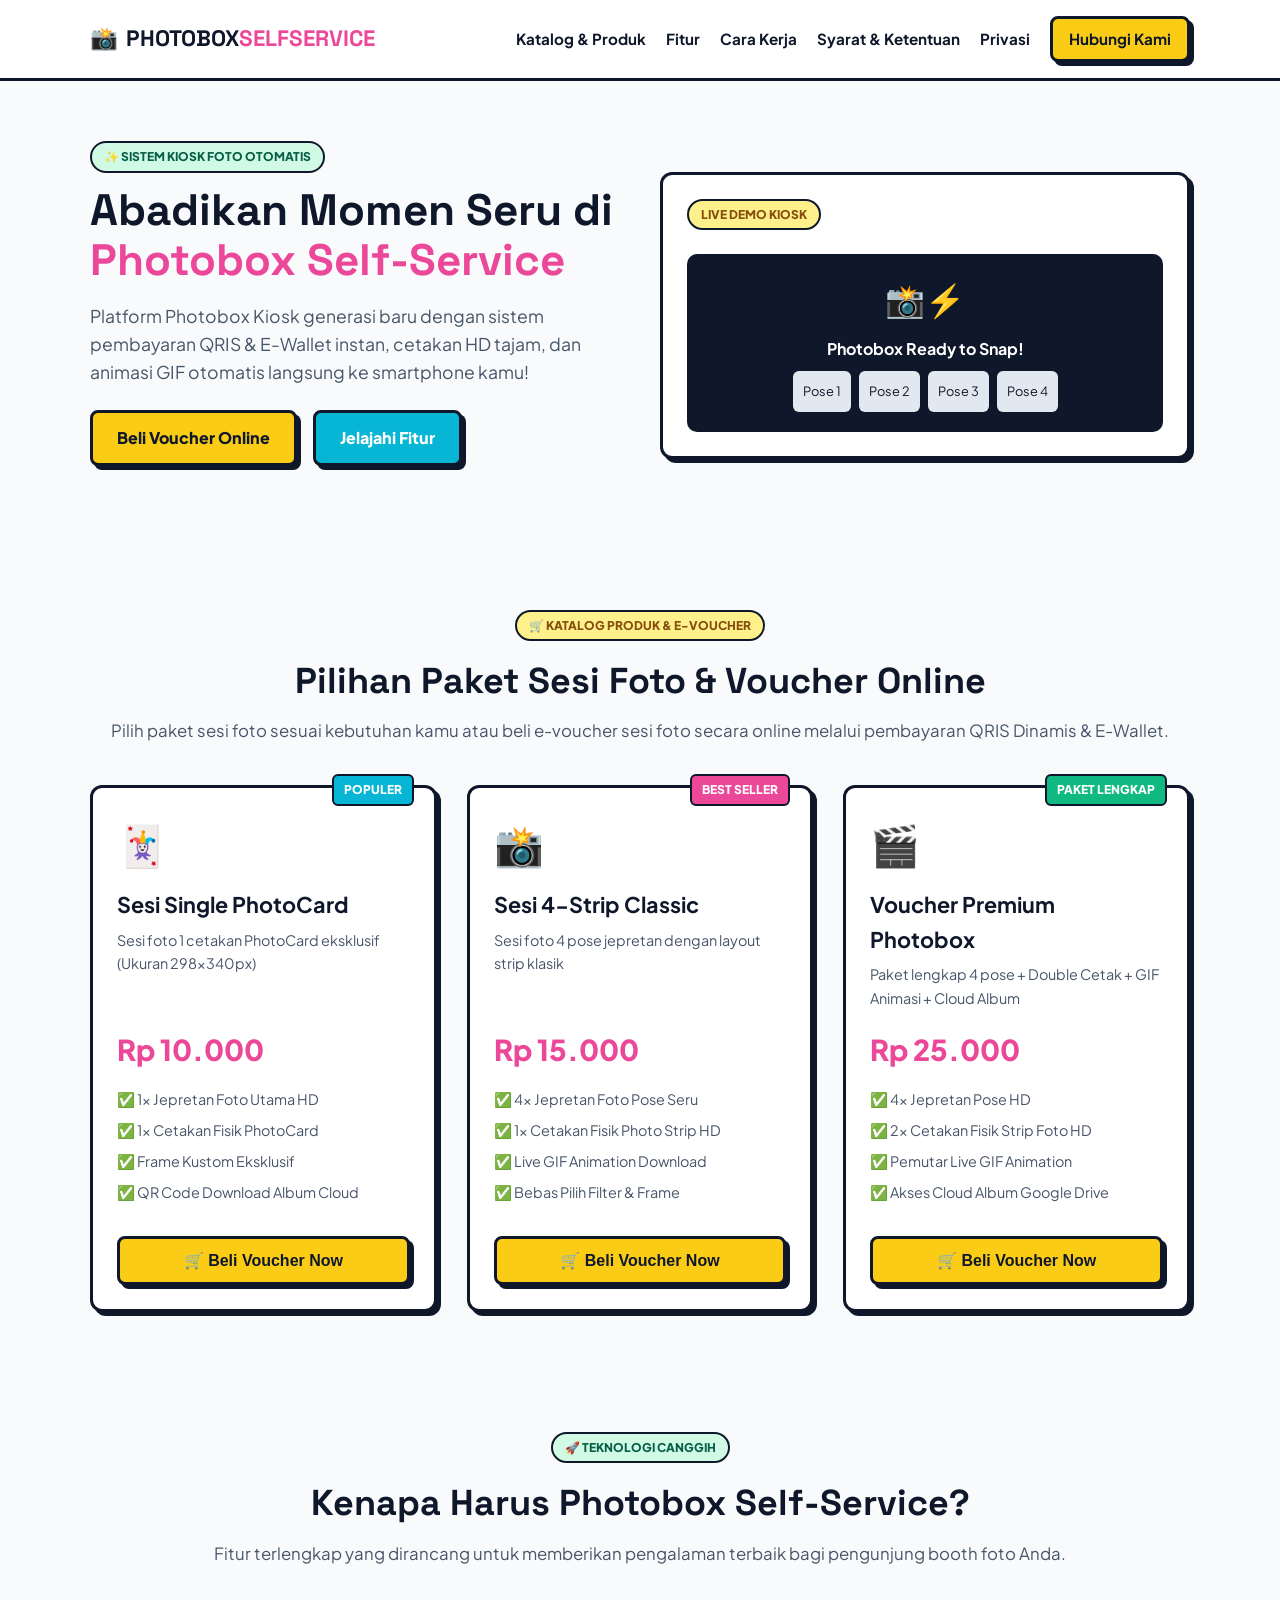
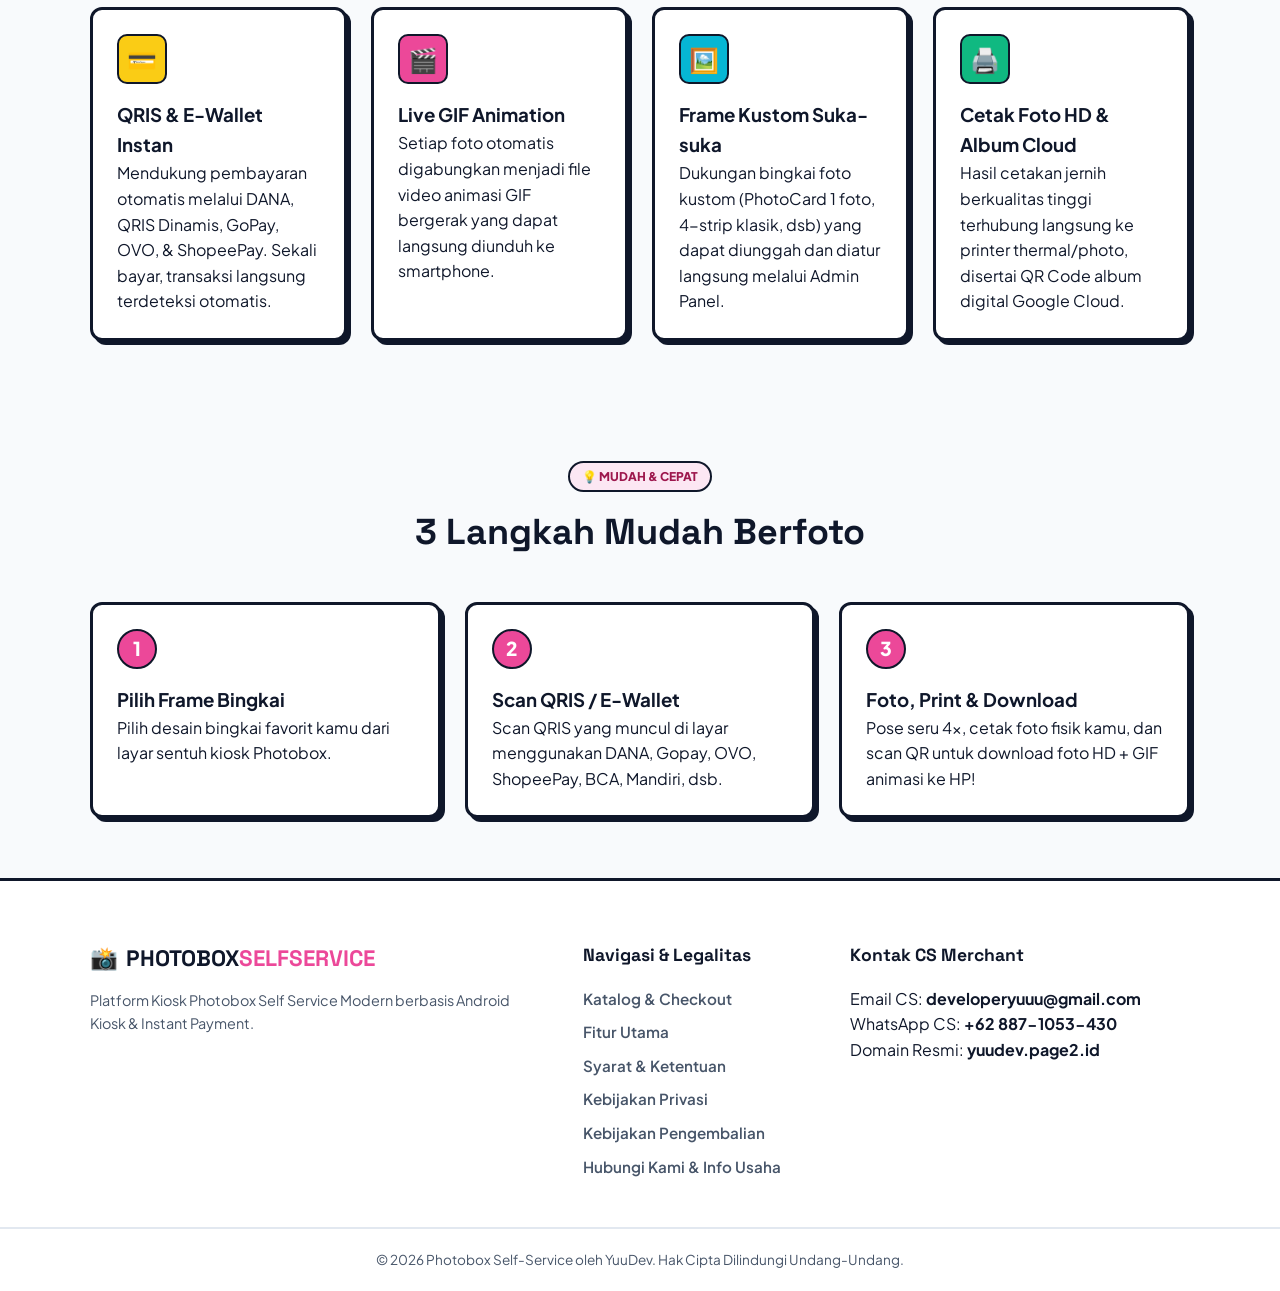
==== commit a63b9665: "Remove technical payment gateway spec card from landing page layout" ====
--- a/public/index.html
+++ b/public/index.html
@@ -5,7 +5,7 @@
     <meta name="viewport" content="width=device-width, initial-scale=1.0">
     <title>Photobox Self Service | Kiosk Self-Service Modern & E-Voucher QRIS</title>
     <meta name="description" content="Photobox Self Service resmi oleh YuuDev. Sesi foto otomatis, cetak cetakan HD, Live GIF Animation, dan E-Voucher QRIS Dinamis & DANA.">
-    <meta name="keywords" content="Photobox, Self Service, QRIS Dinamis, DANA, Photo Booth, YuuDev, E-Voucher, DS34193">
+    <meta name="keywords" content="Photobox, Self Service, QRIS Dinamis, DANA, Photo Booth, YuuDev, E-Voucher">
     
     <!-- Google Fonts -->
     <link rel="preconnect" href="https://fonts.googleapis.com">
@@ -27,7 +27,6 @@
                 <a href="#products">Katalog & Produk</a>
                 <a href="#features">Fitur</a>
                 <a href="#how-it-works">Cara Kerja</a>
-                <a href="#payment">Pembayaran</a>
                 <a href="terms.html">Syarat & Ketentuan</a>
                 <a href="privacy.html">Privasi</a>
                 <a href="contact.html" class="btn btn-sm btn-yellow">Hubungi Kami</a>
@@ -45,10 +44,6 @@
                 <div class="hero-cta">
                     <a href="#products" class="btn btn-yellow">Beli Voucher Online</a>
                     <a href="#features" class="btn btn-cyan">Jelajahi Fitur</a>
-                </div>
-                <div class="merchant-badge">
-                    <span class="status-dot"></span>
-                    <span>Verified Merchant Project: <strong>DS34193</strong> (Domain: <code>yuudev.page2.id</code>)</span>
                 </div>
             </div>
             
@@ -202,45 +197,6 @@
         </div>
     </section>
 
-    <!-- Payment Integration Spec Section -->
-    <section id="payment" class="payment-spec">
-        <div class="container">
-            <div class="neo-card spec-card">
-                <div class="spec-grid">
-                    <div class="spec-text">
-                        <div class="badge badge-cyan">🔒 SECURE PAYMENT GATEWAY</div>
-                        <h2>Integrasi Pembayaran Resmi & Terenkripsi</h2>
-                        <p>Sistem Kiosk Photobox Self-Service terhubung langsung ke Gateway Pembayaran Resmi (DANA Enterprise & Payment Gateway) untuk menjamin transaksi aman, transparan, dan terenkripsi MD5 / SHA256.</p>
-                        
-                        <div class="spec-items">
-                            <div class="spec-item">
-                                <strong>Merchant Code:</strong> <code>DS34193</code>
-                            </div>
-                            <div class="spec-item">
-                                <strong>Domain Resmi:</strong> <code>yuudev.page2.id</code>
-                            </div>
-                            <div class="spec-item">
-                                <strong>Callback Webhook Endpoint:</strong> <a href="api/callback.json" style="color:var(--accent-pink); font-weight:bold;">https://yuudev.page2.id/api/callback.json</a>
-                            </div>
-                        </div>
-                    </div>
-                    <div class="spec-logos" style="margin-top:20px;">
-                        <div class="payment-methods-grid">
-                            <span class="method-tag" style="background:#008ce6; color:#fff;">DANA Enterprise</span>
-                            <span class="method-tag">QRIS</span>
-                            <span class="method-tag">Gopay</span>
-                            <span class="method-tag">OVO</span>
-                            <span class="method-tag">ShopeePay</span>
-                            <span class="method-tag">BCA Mobile</span>
-                            <span class="method-tag">Livin Mandiri</span>
-                            <span class="method-tag">BRImo</span>
-                        </div>
-                    </div>
-                </div>
-            </div>
-        </div>
-    </section>
-
     <!-- Interactive Checkout Modal -->
     <div id="checkout-modal" class="modal">
         <div class="modal-content neo-card">
@@ -279,13 +235,12 @@
             </form>
 
             <div id="payment-result" class="payment-result text-center" style="display:none;">
-                <div class="badge badge-green">⚡ INQUIRY QRIS SUCCESS</div>
-                <h3>Scan QRIS Di Bawah Ini:</h3>
+                <div class="badge badge-green">⚡ INQUIRY SUCCESS</div>
+                <h3>Scan QRIS / Pembayaran Di Bawah Ini:</h3>
                 <div class="qr-placeholder">
                     <img src="https://api.qrserver.com/v1/create-qr-code/?size=220x220&data=00020101021226670016COM.DUITKU.WWW0118936009180000034193021500000000000341930303UME51440014ID.CO.QRIS.WWW0215ID10200341930000303UME5204581253033605405100005802ID5921PHOTOBOX+SELF+SERVICE6013JAKARTA+SELATAN61051211062070703A01630489AB" alt="QRIS Demo">
                 </div>
                 <p class="qr-sub">Order ID: <strong id="merchant-order-id">PHOTOBOX-1786790000</strong></p>
-                <div class="merchant-notice">✨ Terhubung ke Gateway Pembayaran Merchant DS34193</div>
                 <button class="btn btn-cyan btn-full btn-close-payment" style="margin-top:15px;">Tutup Halaman Checkout</button>
             </div>
         </div>
@@ -299,8 +254,7 @@
                     <span class="logo-icon">📸</span>
                     <span class="logo-text">PHOTOBOX<span class="highlight">SELFSERVICE</span></span>
                 </a>
-                <p style="margin-top:12px; font-size:0.9rem; color:var(--text-secondary);">Platform Kiosk Photobox Self Service Modern berbasis Android Kiosk & Payment Gateway (DANA & QRIS).</p>
-                <div style="margin-top:12px;" class="badge badge-green">Verified Merchant DS34193</div>
+                <p style="margin-top:12px; font-size:0.9rem; color:var(--text-secondary);">Platform Kiosk Photobox Self Service Modern berbasis Android Kiosk & Instant Payment.</p>
             </div>
             
             <div class="footer-col">
@@ -320,12 +274,11 @@
                 <p>Email CS: <strong>developeryuuu@gmail.com</strong></p>
                 <p>WhatsApp CS: <strong>+62 887-1053-430</strong></p>
                 <p>Domain Resmi: <strong>yuudev.page2.id</strong></p>
-                <p>Callback API: <strong>yuudev.page2.id/api/callback.json</strong></p>
             </div>
         </div>
 
         <div class="footer-bottom text-center">
-            <p>&copy; 2026 Photobox Self-Service oleh YuuDev. Hak Cipta Dilindungi Undang-Undang. Verifikasi Merchant DS34193.</p>
+            <p>&copy; 2026 Photobox Self-Service oleh YuuDev. Hak Cipta Dilindungi Undang-Undang.</p>
         </div>
     </footer>
 
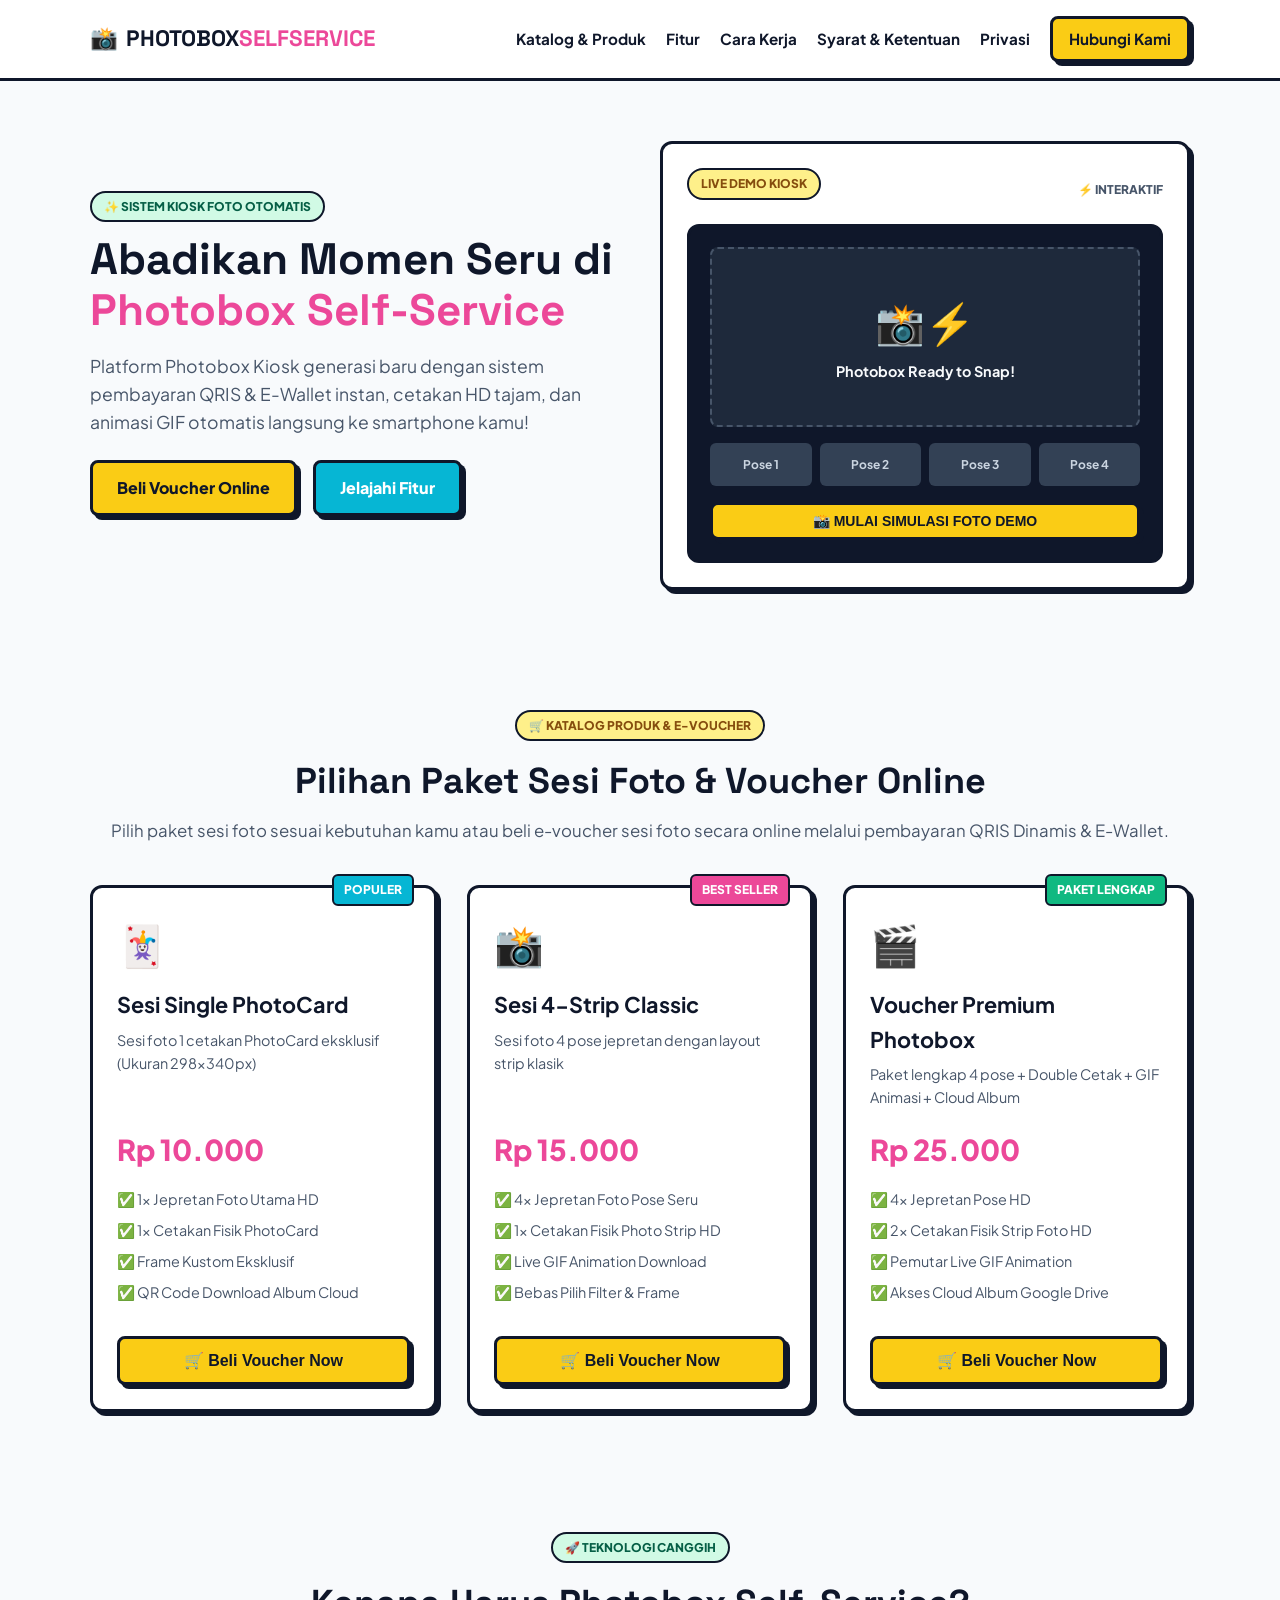
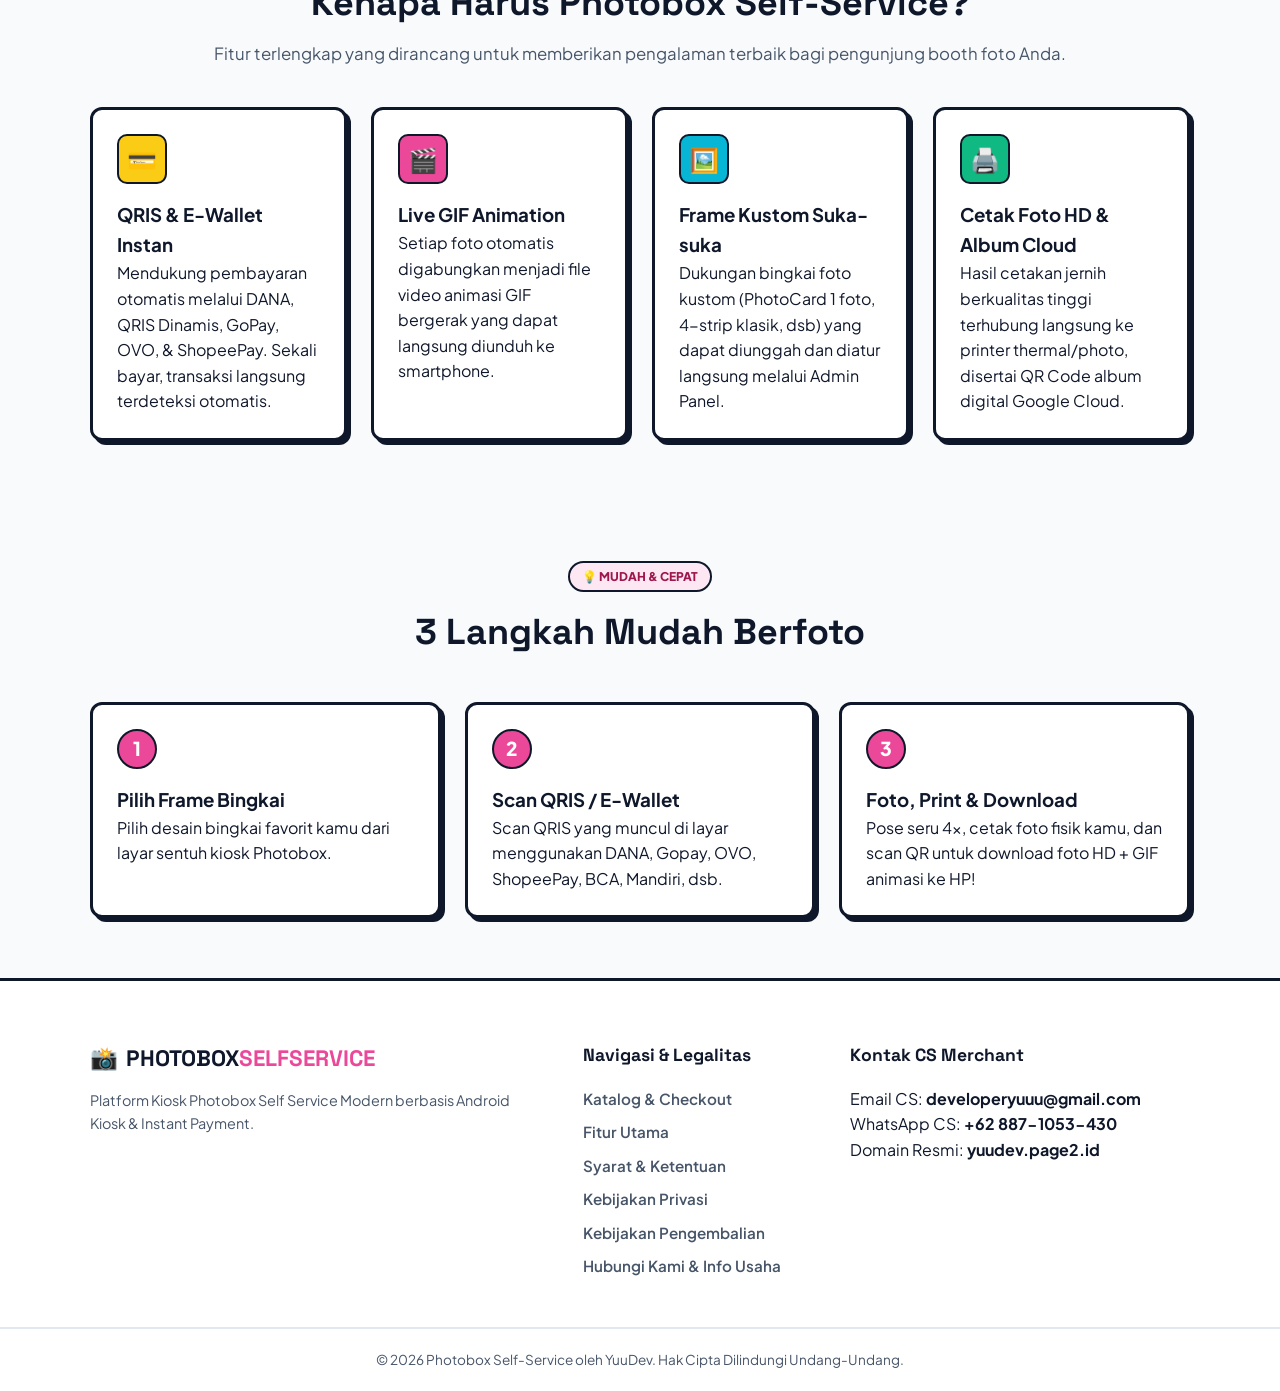
==== commit 1c8cfb85: "Add fully interactive Photobox Kiosk camera demo simulator" ====
--- a/public/index.html
+++ b/public/index.html
@@ -49,20 +49,31 @@
             
             <div class="hero-preview">
                 <div class="neo-card hero-card">
-                    <div class="card-header" style="margin-bottom: 12px;">
+                    <div class="card-header" style="margin-bottom: 12px; display:flex; justify-content:space-between; align-items:center;">
                         <span class="badge badge-yellow">LIVE DEMO KIOSK</span>
+                        <span style="font-size:0.75rem; font-weight:800; color:var(--text-secondary);">⚡ INTERAKTIF</span>
                     </div>
-                    <div class="screen-preview">
-                        <div class="preview-box" style="background:#0f172a; padding:20px; border-radius:10px; color:#fff; text-align:center;">
-                            <div style="font-size:2rem; margin-bottom:10px;">📸⚡</div>
-                            <p style="font-weight:700; margin-bottom:10px;">Photobox Ready to Snap!</p>
-                            <div style="display:flex; justify-content:center; gap:8px;">
-                                <div style="background:#e2e8f0; color:#0f172a; padding:10px; border-radius:6px; font-size:0.8rem;">Pose 1</div>
-                                <div style="background:#e2e8f0; color:#0f172a; padding:10px; border-radius:6px; font-size:0.8rem;">Pose 2</div>
-                                <div style="background:#e2e8f0; color:#0f172a; padding:10px; border-radius:6px; font-size:0.8rem;">Pose 3</div>
-                                <div style="background:#e2e8f0; color:#0f172a; padding:10px; border-radius:6px; font-size:0.8rem;">Pose 4</div>
+                    
+                    <div class="kiosk-demo-box">
+                        <div class="camera-viewfinder">
+                            <div id="demo-flash" class="flash-effect"></div>
+                            <div id="demo-countdown" class="countdown-overlay">3</div>
+                            <div id="demo-viewfinder-icon" style="font-size:2.5rem; margin-bottom:6px;">📸⚡</div>
+                            <div id="demo-viewfinder-text" style="font-weight:700; font-size:0.9rem; color:#f8fafc;">
+                                Photobox Ready to Snap!
                             </div>
                         </div>
+
+                        <div class="pose-slots-grid">
+                            <div class="pose-slot">Pose 1</div>
+                            <div class="pose-slot">Pose 2</div>
+                            <div class="pose-slot">Pose 3</div>
+                            <div class="pose-slot">Pose 4</div>
+                        </div>
+
+                        <button id="start-kiosk-demo-btn" class="btn btn-yellow btn-full btn-sm">
+                            📸 MULAI SIMULASI FOTO DEMO
+                        </button>
                     </div>
                 </div>
             </div>
--- a/public/styles.css
+++ b/public/styles.css
@@ -167,22 +167,71 @@
     gap: 16px;
     margin-bottom: 24px;
 }
-.merchant-badge {
-    display: flex;
-    align-items: center;
+
+/* Interactive Kiosk Demo Widget */
+.kiosk-demo-box {
+    background: #0f172a;
+    border: 3px solid var(--border-color);
+    border-radius: 12px;
+    padding: 20px;
+    color: #fff;
+    text-align: center;
+    position: relative;
+    overflow: hidden;
+}
+.camera-viewfinder {
+    height: 180px;
+    background: #1e293b;
+    border: 2px dashed #475569;
+    border-radius: 8px;
+    display: flex;
+    flex-direction: column;
+    align-items: center;
+    justify-content: center;
+    position: relative;
+    margin-bottom: 16px;
+    overflow: hidden;
+}
+.flash-effect {
+    position: absolute;
+    top: 0; left: 0; width: 100%; height: 100%;
+    background: white;
+    opacity: 0;
+    pointer-events: none;
+    transition: opacity 0.1s ease;
+}
+.countdown-overlay {
+    font-size: 3rem;
+    font-weight: 900;
+    color: var(--accent-yellow);
+    text-shadow: 2px 2px 0px #000;
+    display: none;
+}
+.pose-slots-grid {
+    display: grid;
+    grid-template-columns: repeat(4, 1fr);
     gap: 8px;
-    background: #e2e8f0;
-    padding: 8px 14px;
-    border-radius: 8px;
-    border: 2px solid var(--border-color);
-    font-size: 0.85rem;
-}
-.status-dot {
-    width: 10px;
-    height: 10px;
-    background-color: var(--accent-green);
-    border-radius: 50%;
-    display: inline-block;
+    margin-bottom: 16px;
+}
+.pose-slot {
+    background: #334155;
+    color: #cbd5e1;
+    padding: 10px 4px;
+    border-radius: 6px;
+    font-size: 0.75rem;
+    font-weight: 700;
+    border: 2px solid transparent;
+    transition: all 0.2s;
+}
+.pose-slot.active {
+    border-color: var(--accent-yellow);
+    background: #1e293b;
+    color: var(--accent-yellow);
+}
+.pose-slot.captured {
+    background: #059669;
+    color: #fff;
+    border-color: #10b981;
 }
 
 /* Sections */
@@ -266,31 +315,6 @@
     font-weight: 800;
     font-size: 1.2rem;
     margin-bottom: 16px;
-}
-
-/* Payment Spec Card */
-.spec-card {
-    background: #f1f5f9;
-}
-.spec-items {
-    margin-top: 16px;
-    display: flex;
-    flex-direction: column;
-    gap: 8px;
-}
-.payment-methods-grid {
-    display: flex;
-    flex-wrap: wrap;
-    gap: 8px;
-    margin-top: 20px;
-}
-.method-tag {
-    background: #fff;
-    border: 2px solid var(--border-color);
-    padding: 6px 12px;
-    border-radius: 6px;
-    font-weight: 700;
-    font-size: 0.85rem;
 }
 
 /* Modal */
@@ -310,7 +334,7 @@
     margin: 60px auto;
     position: relative;
 }
-.close-modal, .close-legal-modal {
+.close-modal {
     position: absolute;
     right: 20px;
     top: 16px;
@@ -394,29 +418,6 @@
     color: var(--text-secondary);
 }
 
-/* Document Pages (Legal / Contact) */
-.page-header {
-    background: #fff;
-    border-bottom: 3px solid var(--border-color);
-    padding: 40px 0;
-    margin-bottom: 40px;
-}
-.legal-card {
-    margin-bottom: 40px;
-}
-.legal-content h2 {
-    font-size: 1.35rem;
-    margin: 24px 0 12px 0;
-    color: var(--text-primary);
-}
-.legal-content p, .legal-content ul {
-    color: var(--text-secondary);
-    margin-bottom: 16px;
-}
-.legal-content ul {
-    padding-left: 20px;
-}
-
 @media (max-width: 768px) {
     .hero-grid { grid-template-columns: 1fr; }
     .footer-grid { grid-template-columns: 1fr; }
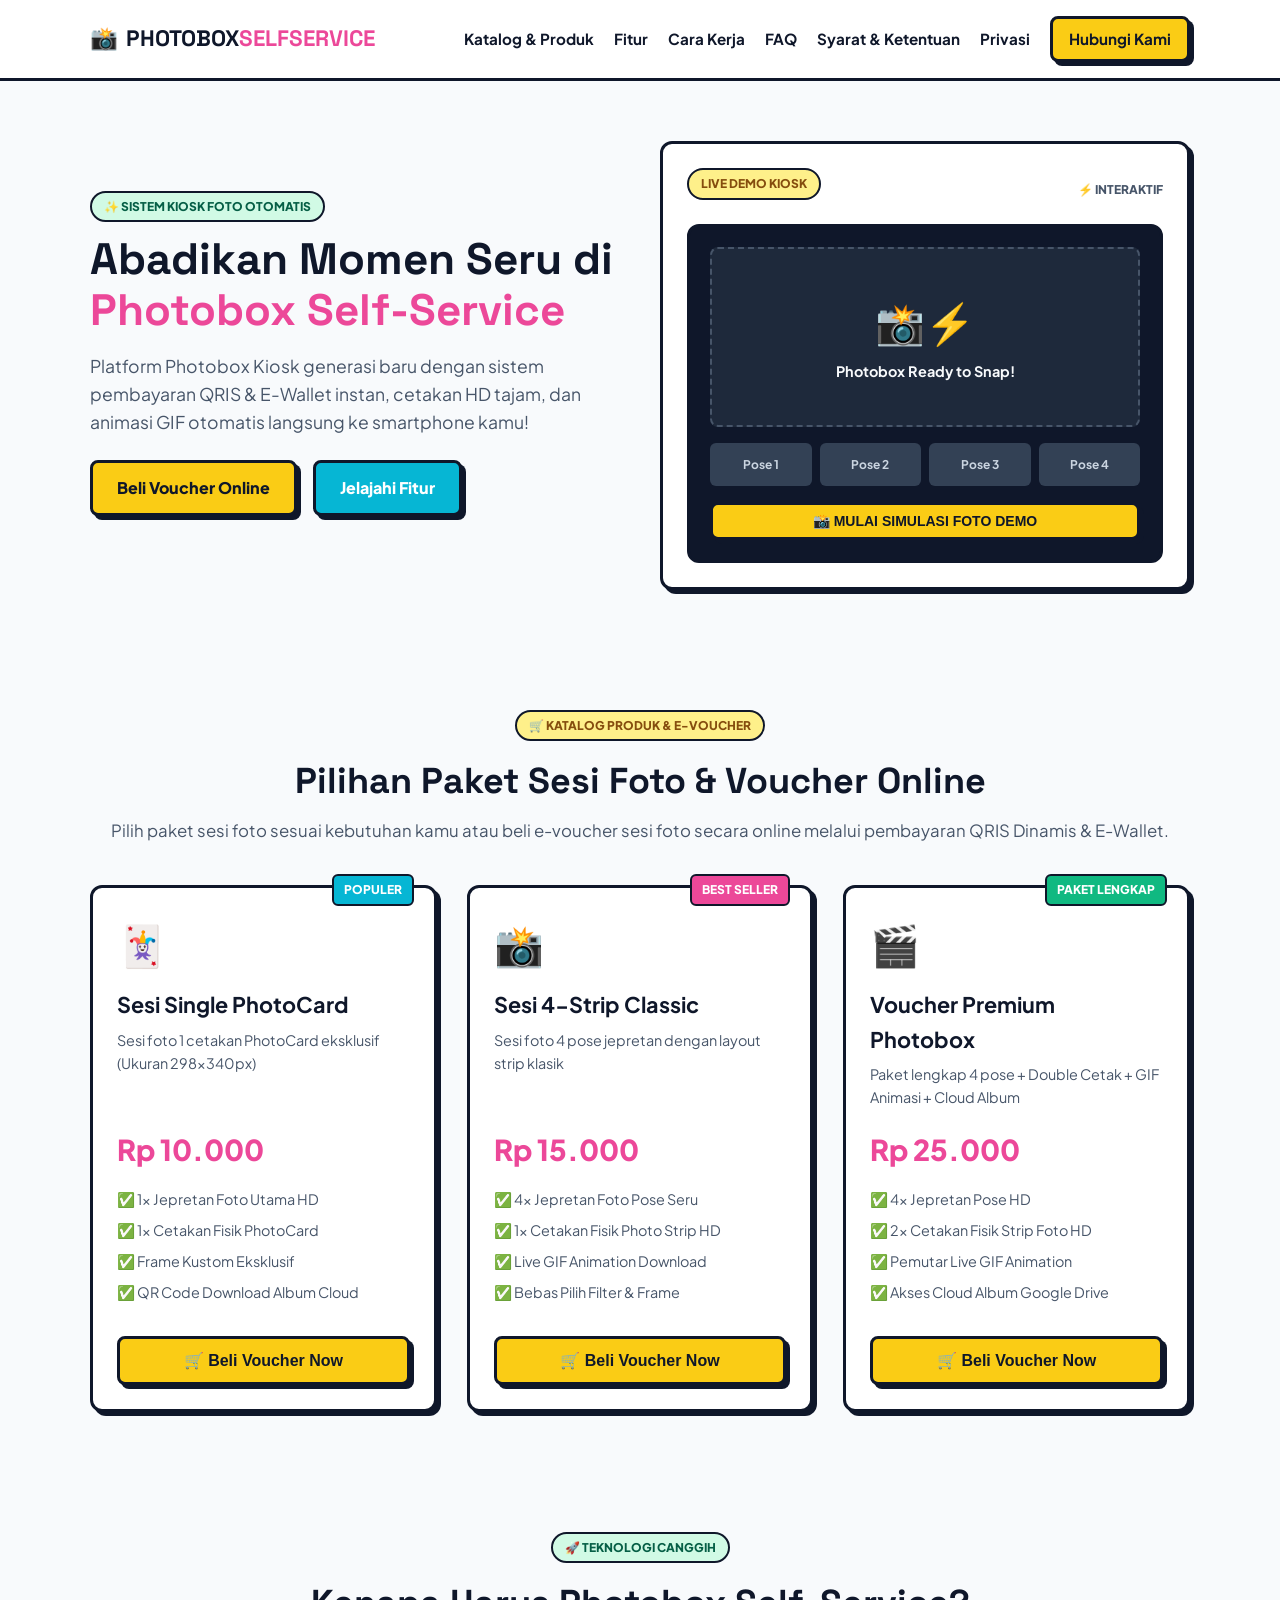
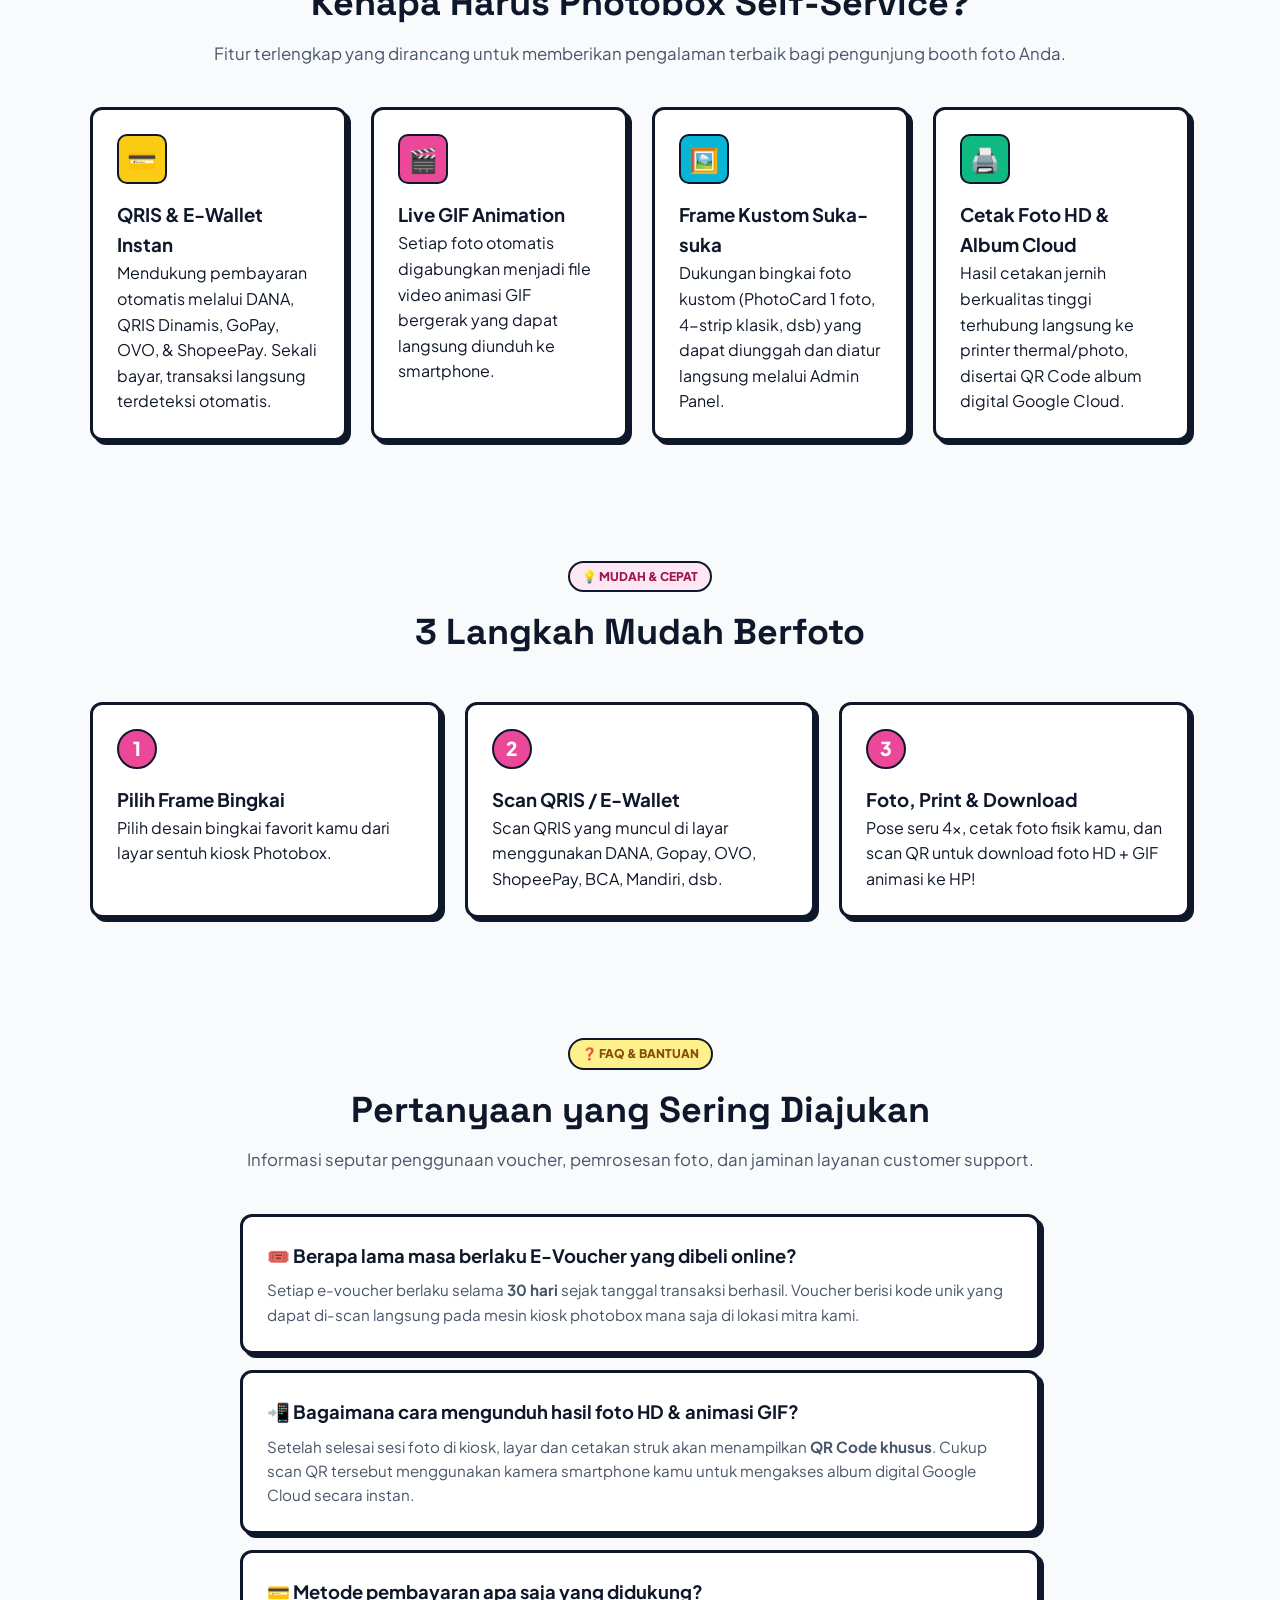
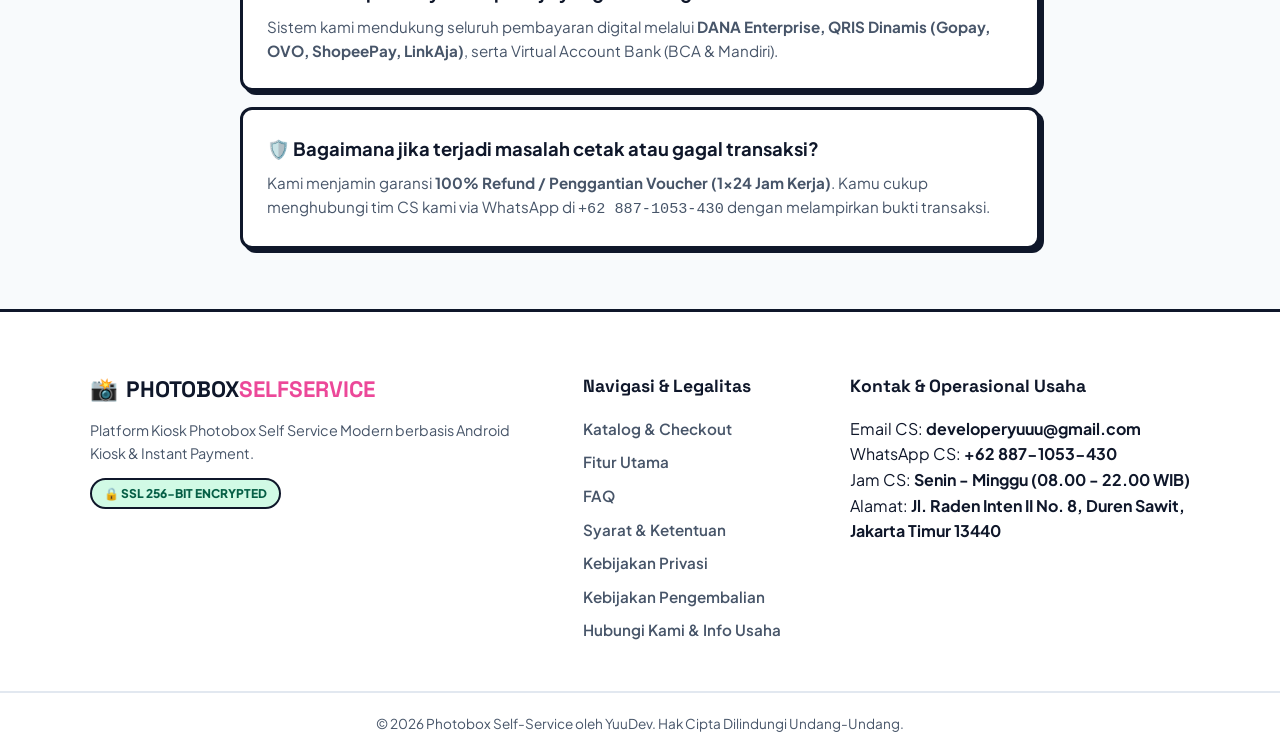
==== commit 3986c329: "Add FAQ section, operational office address, and CS working hours to maximize verification approval " ====
--- a/public/index.html
+++ b/public/index.html
@@ -27,6 +27,7 @@
                 <a href="#products">Katalog & Produk</a>
                 <a href="#features">Fitur</a>
                 <a href="#how-it-works">Cara Kerja</a>
+                <a href="#faq">FAQ</a>
                 <a href="terms.html">Syarat & Ketentuan</a>
                 <a href="privacy.html">Privasi</a>
                 <a href="contact.html" class="btn btn-sm btn-yellow">Hubungi Kami</a>
@@ -208,6 +209,39 @@
         </div>
     </section>
 
+    <!-- FAQ Section -->
+    <section id="faq" class="faq">
+        <div class="container">
+            <div class="section-header text-center">
+                <div class="badge badge-yellow">❓ FAQ & BANTUAN</div>
+                <h2>Pertanyaan yang Sering Diajukan</h2>
+                <p>Informasi seputar penggunaan voucher, pemrosesan foto, dan jaminan layanan customer support.</p>
+            </div>
+
+            <div class="faq-grid">
+                <div class="neo-card faq-item">
+                    <h3>🎟️ Berapa lama masa berlaku E-Voucher yang dibeli online?</h3>
+                    <p>Setiap e-voucher berlaku selama <strong>30 hari</strong> sejak tanggal transaksi berhasil. Voucher berisi kode unik yang dapat di-scan langsung pada mesin kiosk photobox mana saja di lokasi mitra kami.</p>
+                </div>
+
+                <div class="neo-card faq-item">
+                    <h3>📲 Bagaimana cara mengunduh hasil foto HD & animasi GIF?</h3>
+                    <p>Setelah selesai sesi foto di kiosk, layar dan cetakan struk akan menampilkan <strong>QR Code khusus</strong>. Cukup scan QR tersebut menggunakan kamera smartphone kamu untuk mengakses album digital Google Cloud secara instan.</p>
+                </div>
+
+                <div class="neo-card faq-item">
+                    <h3>💳 Metode pembayaran apa saja yang didukung?</h3>
+                    <p>Sistem kami mendukung seluruh pembayaran digital melalui <strong>DANA Enterprise, QRIS Dinamis (Gopay, OVO, ShopeePay, LinkAja)</strong>, serta Virtual Account Bank (BCA & Mandiri).</p>
+                </div>
+
+                <div class="neo-card faq-item">
+                    <h3>🛡️ Bagaimana jika terjadi masalah cetak atau gagal transaksi?</h3>
+                    <p>Kami menjamin garansi <strong>100% Refund / Penggantian Voucher (1x24 Jam Kerja)</strong>. Kamu cukup menghubungi tim CS kami via WhatsApp di <code>+62 887-1053-430</code> dengan melampirkan bukti transaksi.</p>
+                </div>
+            </div>
+        </div>
+    </section>
+
     <!-- Interactive Checkout Modal -->
     <div id="checkout-modal" class="modal">
         <div class="modal-content neo-card">
@@ -266,6 +300,7 @@
                     <span class="logo-text">PHOTOBOX<span class="highlight">SELFSERVICE</span></span>
                 </a>
                 <p style="margin-top:12px; font-size:0.9rem; color:var(--text-secondary);">Platform Kiosk Photobox Self Service Modern berbasis Android Kiosk & Instant Payment.</p>
+                <div style="margin-top:12px;" class="badge badge-green">🔒 SSL 256-bit Encrypted</div>
             </div>
             
             <div class="footer-col">
@@ -273,6 +308,7 @@
                 <ul>
                     <li><a href="#products">Katalog & Checkout</a></li>
                     <li><a href="#features">Fitur Utama</a></li>
+                    <li><a href="#faq">FAQ</a></li>
                     <li><a href="terms.html">Syarat & Ketentuan</a></li>
                     <li><a href="privacy.html">Kebijakan Privasi</a></li>
                     <li><a href="refund.html">Kebijakan Pengembalian</a></li>
@@ -281,10 +317,11 @@
             </div>
 
             <div class="footer-col">
-                <h4>Kontak CS Merchant</h4>
+                <h4>Kontak & Operasional Usaha</h4>
                 <p>Email CS: <strong>developeryuuu@gmail.com</strong></p>
                 <p>WhatsApp CS: <strong>+62 887-1053-430</strong></p>
-                <p>Domain Resmi: <strong>yuudev.page2.id</strong></p>
+                <p>Jam CS: <strong>Senin - Minggu (08.00 - 22.00 WIB)</strong></p>
+                <p>Alamat: <strong>Jl. Raden Inten II No. 8, Duren Sawit, Jakarta Timur 13440</strong></p>
             </div>
         </div>
 
--- a/public/styles.css
+++ b/public/styles.css
@@ -317,6 +317,26 @@
     margin-bottom: 16px;
 }
 
+/* FAQ Section */
+.faq-grid {
+    display: flex;
+    flex-direction: column;
+    gap: 16px;
+    max-width: 800px;
+    margin: 0 auto;
+}
+.faq-item h3 {
+    font-size: 1.15rem;
+    margin-bottom: 8px;
+    display: flex;
+    align-items: center;
+    gap: 8px;
+}
+.faq-item p {
+    color: var(--text-secondary);
+    font-size: 0.95rem;
+}
+
 /* Modal */
 .modal {
     display: none;
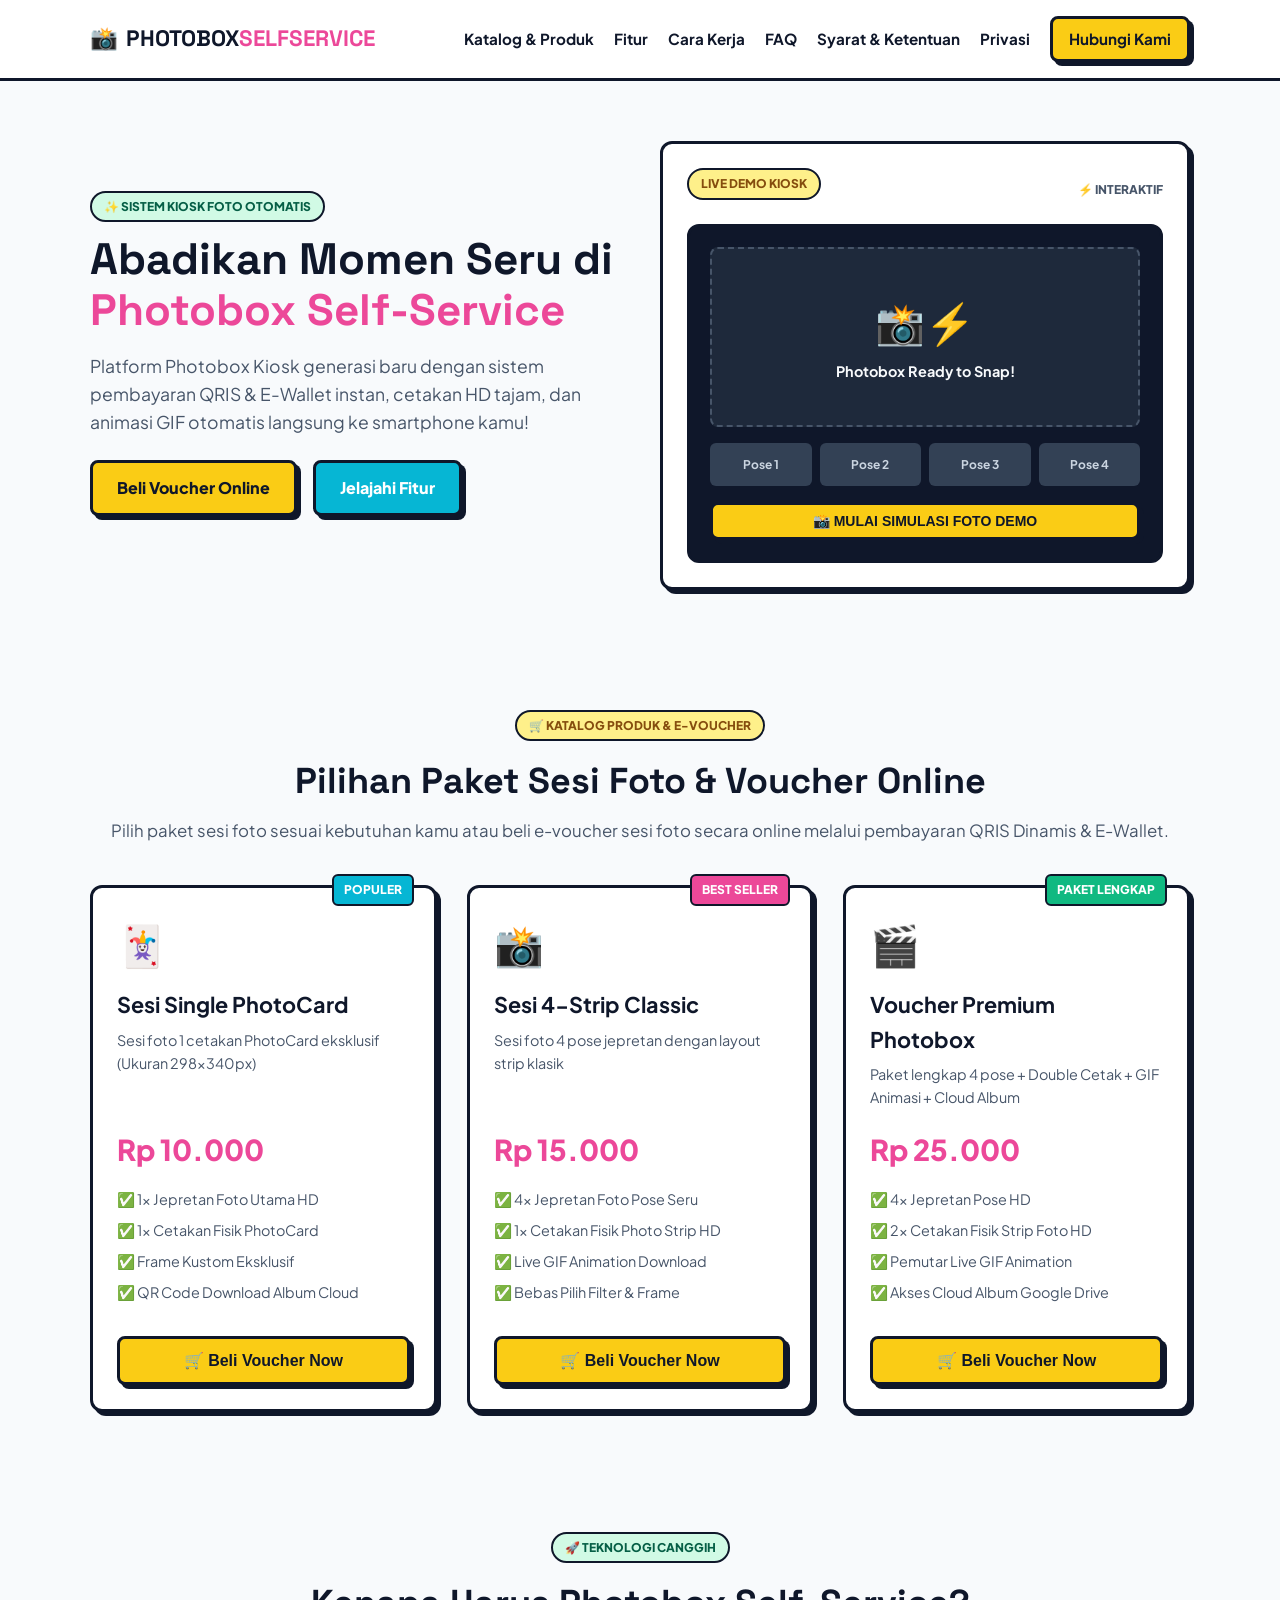
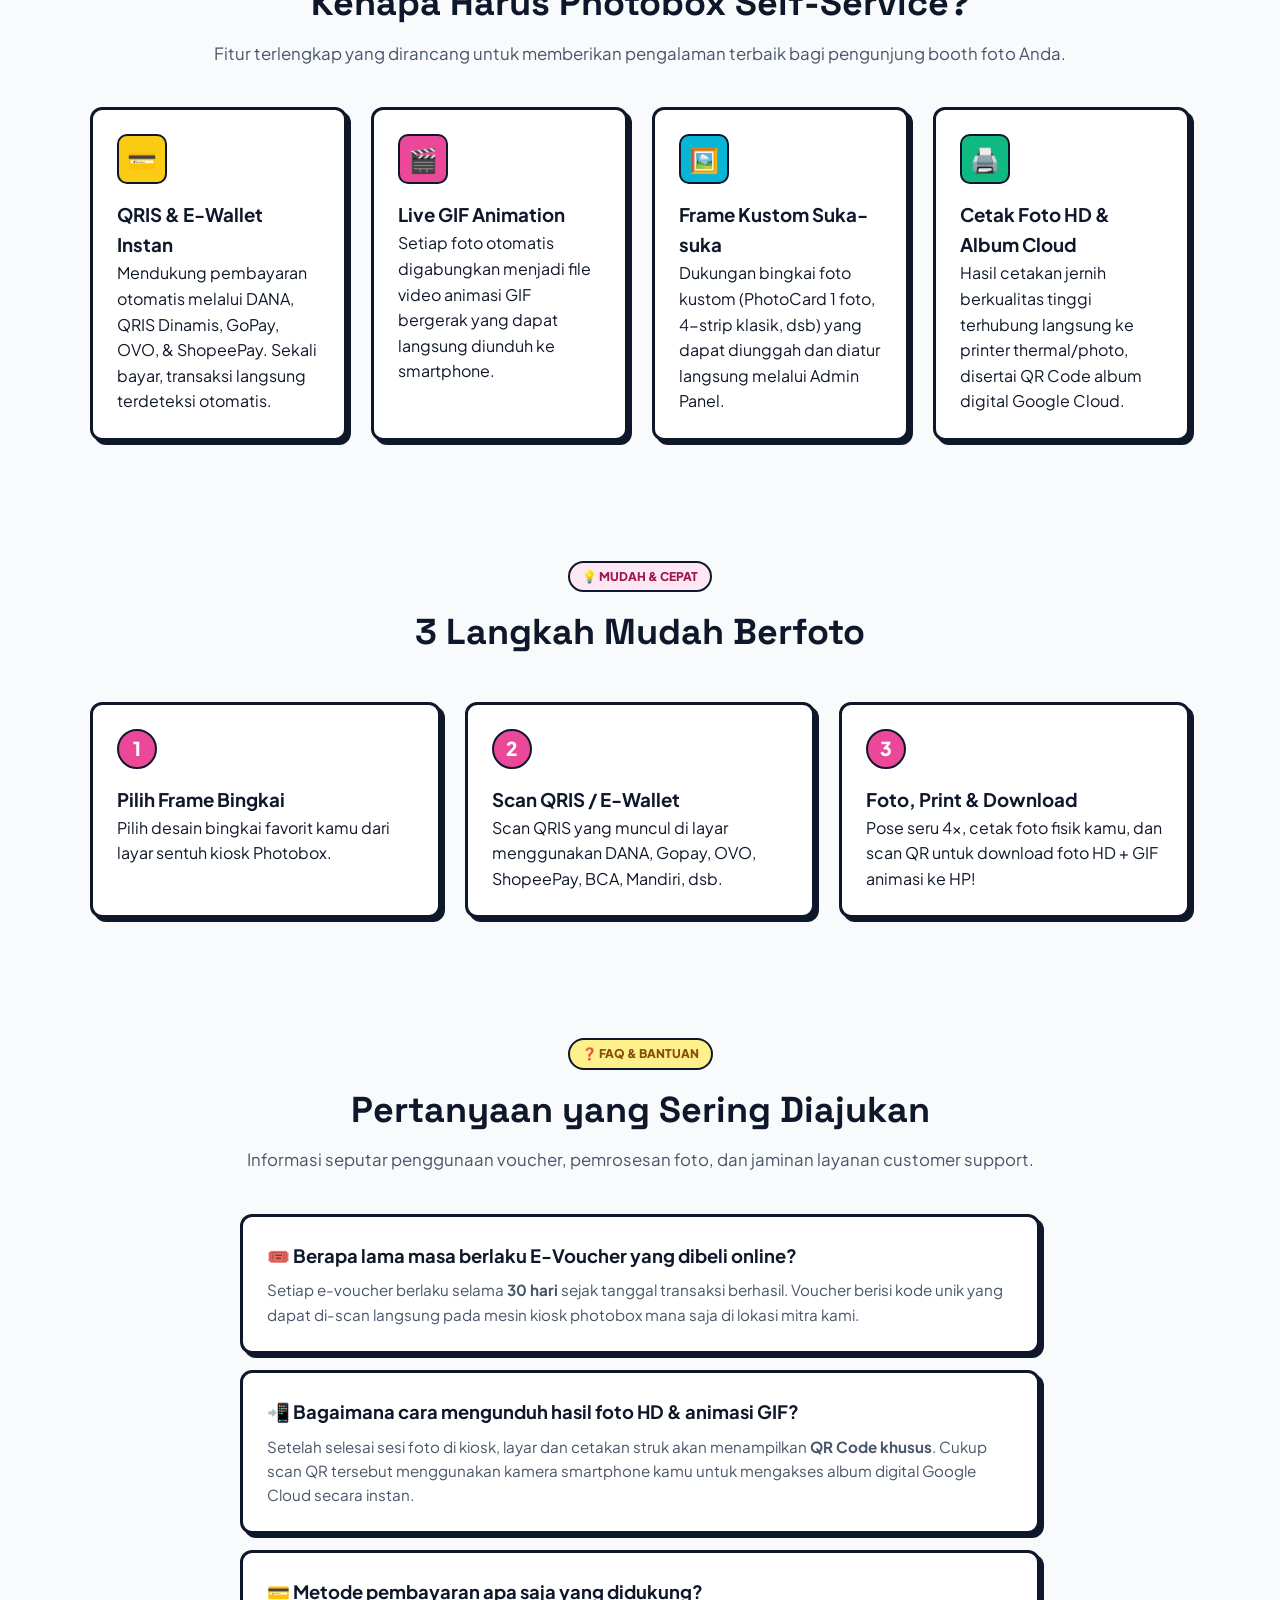
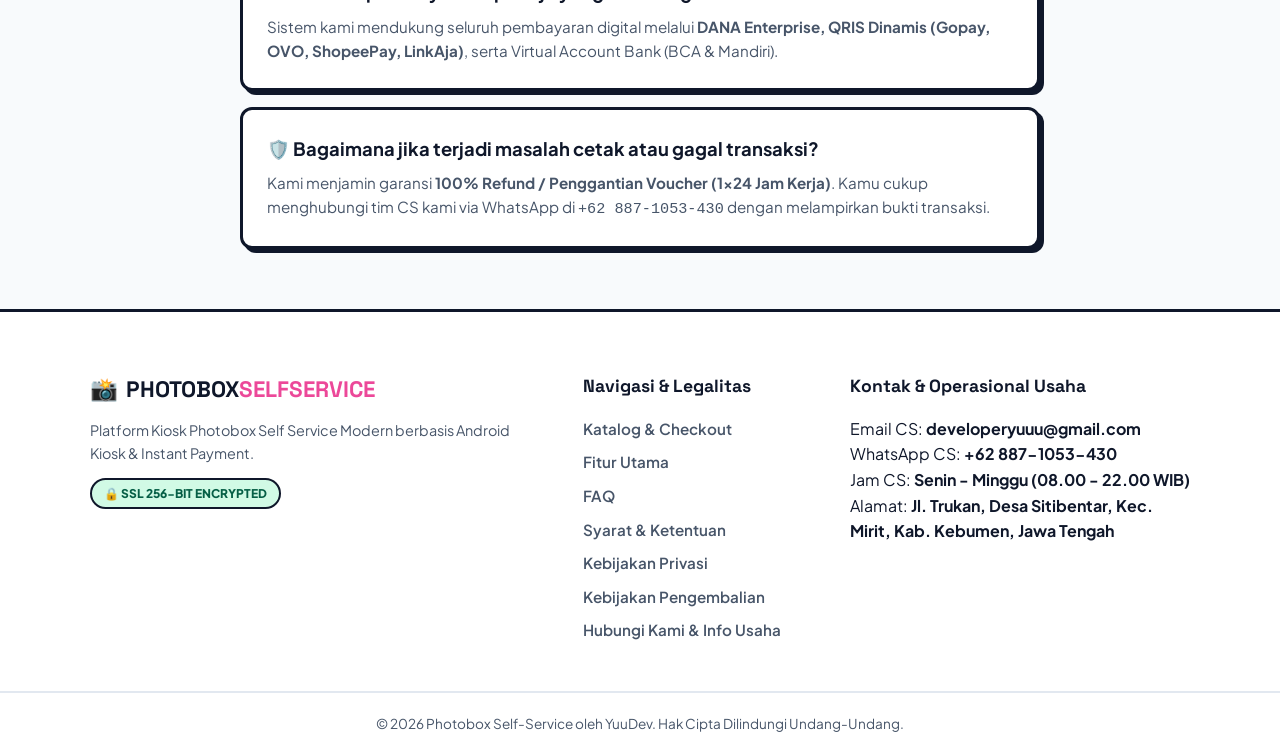
==== commit 1e2c3573: "Update official business address to Jl. Trukan, Desa Sitibentar, Kec. Mirit, Kab. Kebumen, Jawa Teng" ====
--- a/public/index.html
+++ b/public/index.html
@@ -6,6 +6,7 @@
     <title>Photobox Self Service | Kiosk Self-Service Modern & E-Voucher QRIS</title>
     <meta name="description" content="Photobox Self Service resmi oleh YuuDev. Sesi foto otomatis, cetak cetakan HD, Live GIF Animation, dan E-Voucher QRIS Dinamis & DANA.">
     <meta name="keywords" content="Photobox, Self Service, QRIS Dinamis, DANA, Photo Booth, YuuDev, E-Voucher">
+    <link rel="icon" type="image/svg+xml" href="favicon.svg">
     
     <!-- Google Fonts -->
     <link rel="preconnect" href="https://fonts.googleapis.com">
@@ -321,7 +322,7 @@
                 <p>Email CS: <strong>developeryuuu@gmail.com</strong></p>
                 <p>WhatsApp CS: <strong>+62 887-1053-430</strong></p>
                 <p>Jam CS: <strong>Senin - Minggu (08.00 - 22.00 WIB)</strong></p>
-                <p>Alamat: <strong>Jl. Raden Inten II No. 8, Duren Sawit, Jakarta Timur 13440</strong></p>
+                <p>Alamat: <strong>Jl. Trukan, Desa Sitibentar, Kec. Mirit, Kab. Kebumen, Jawa Tengah</strong></p>
             </div>
         </div>
 
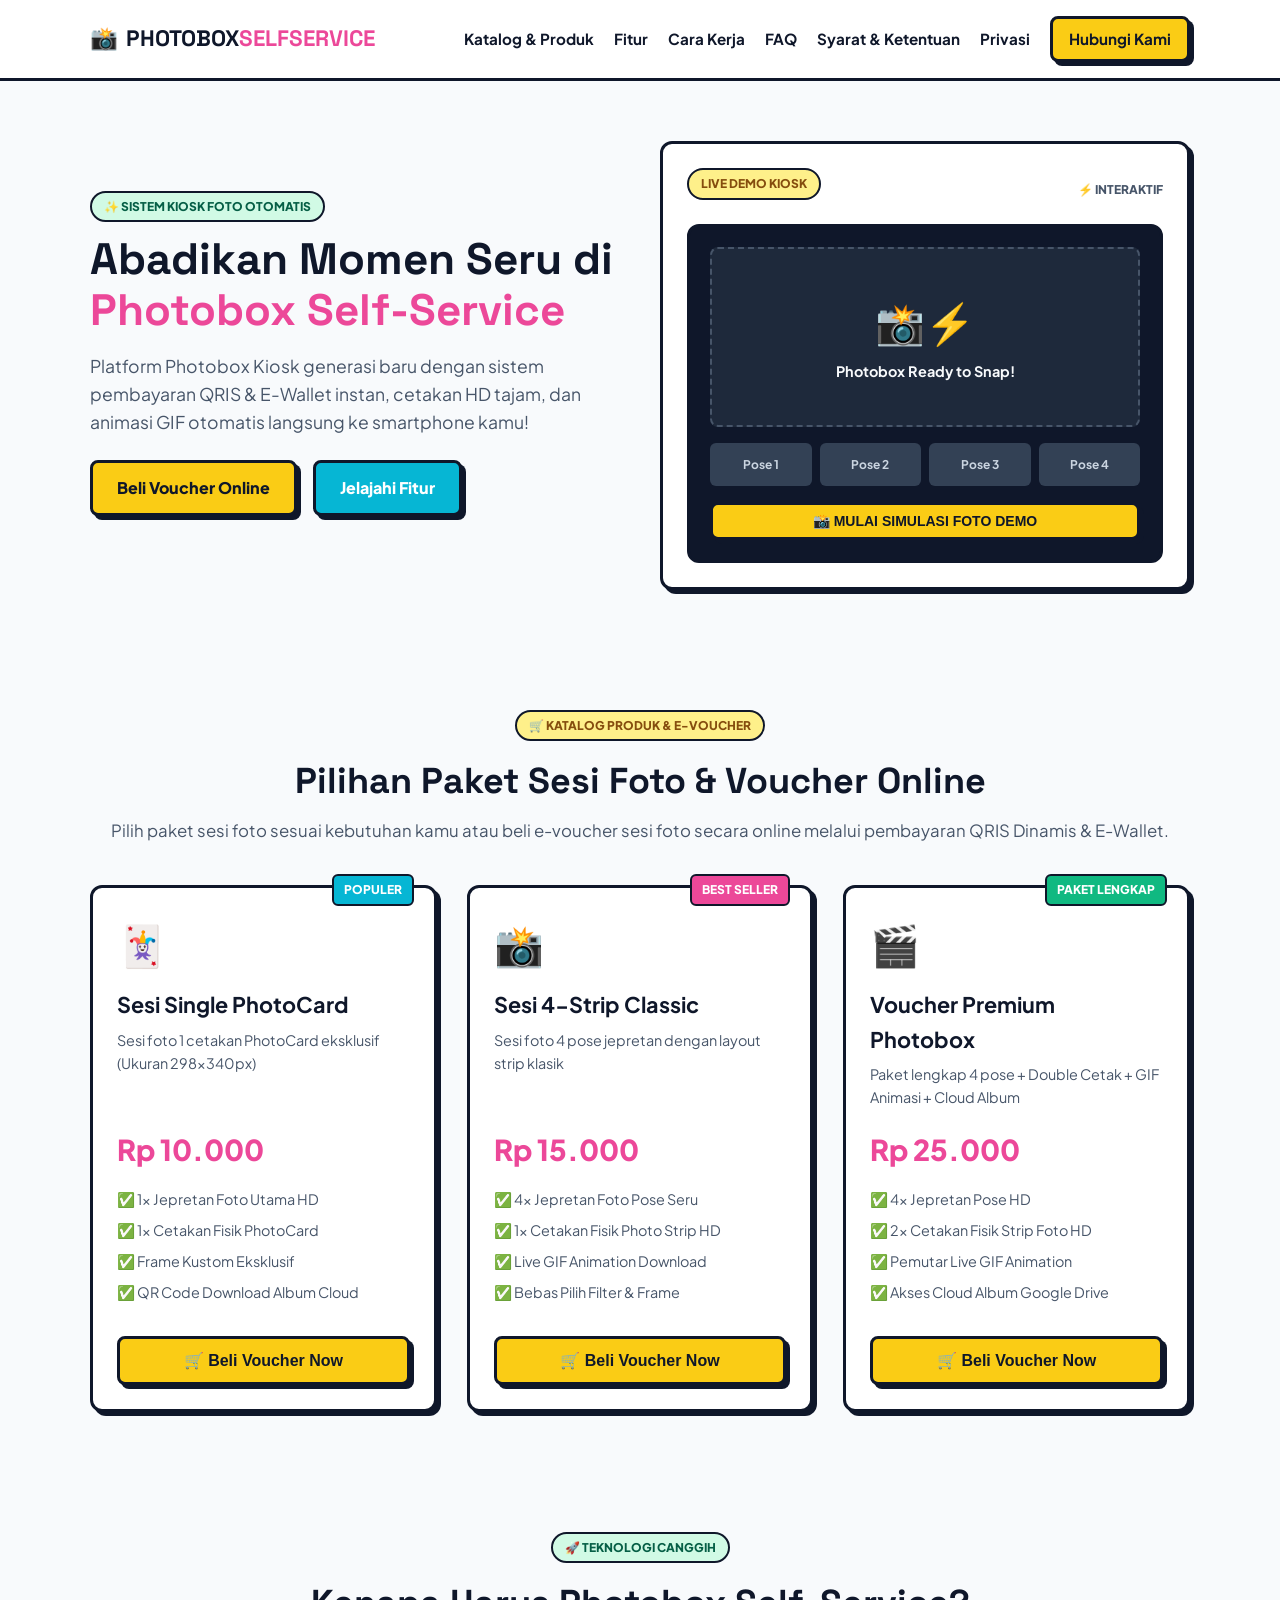
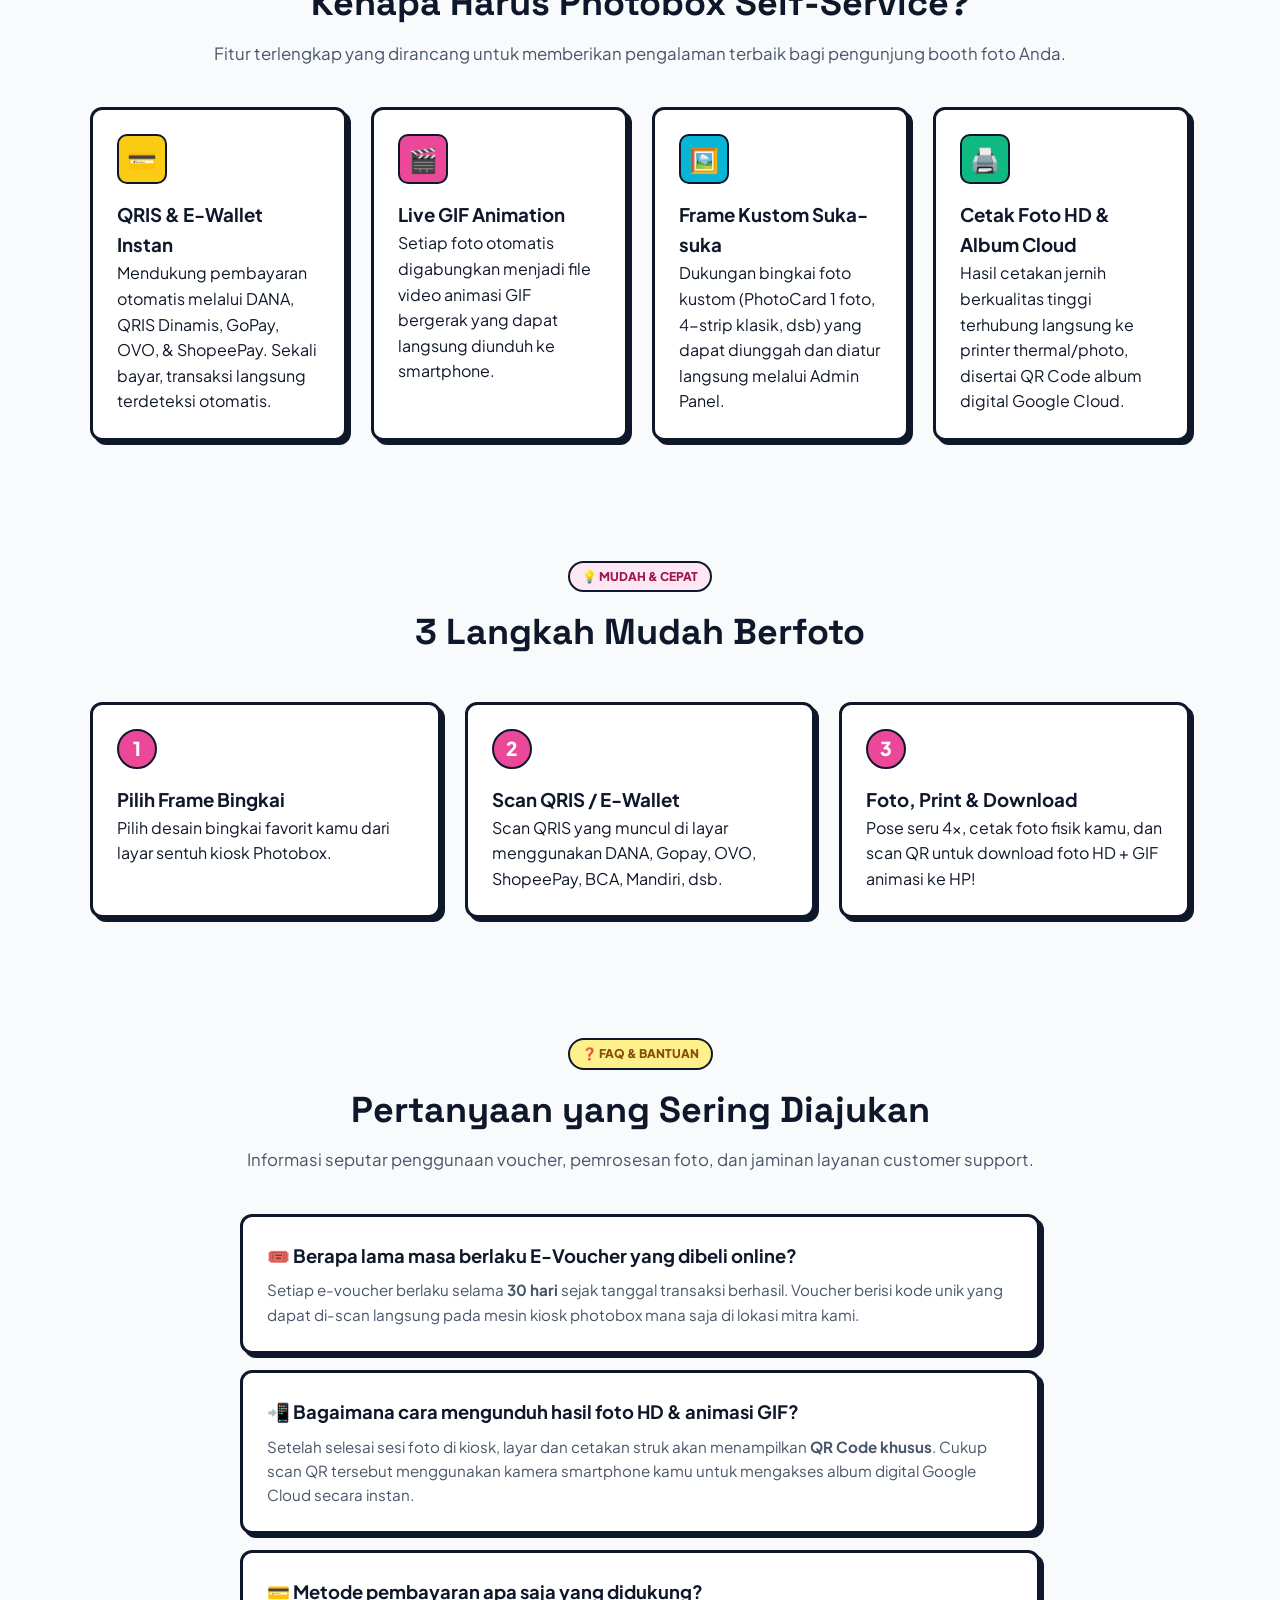
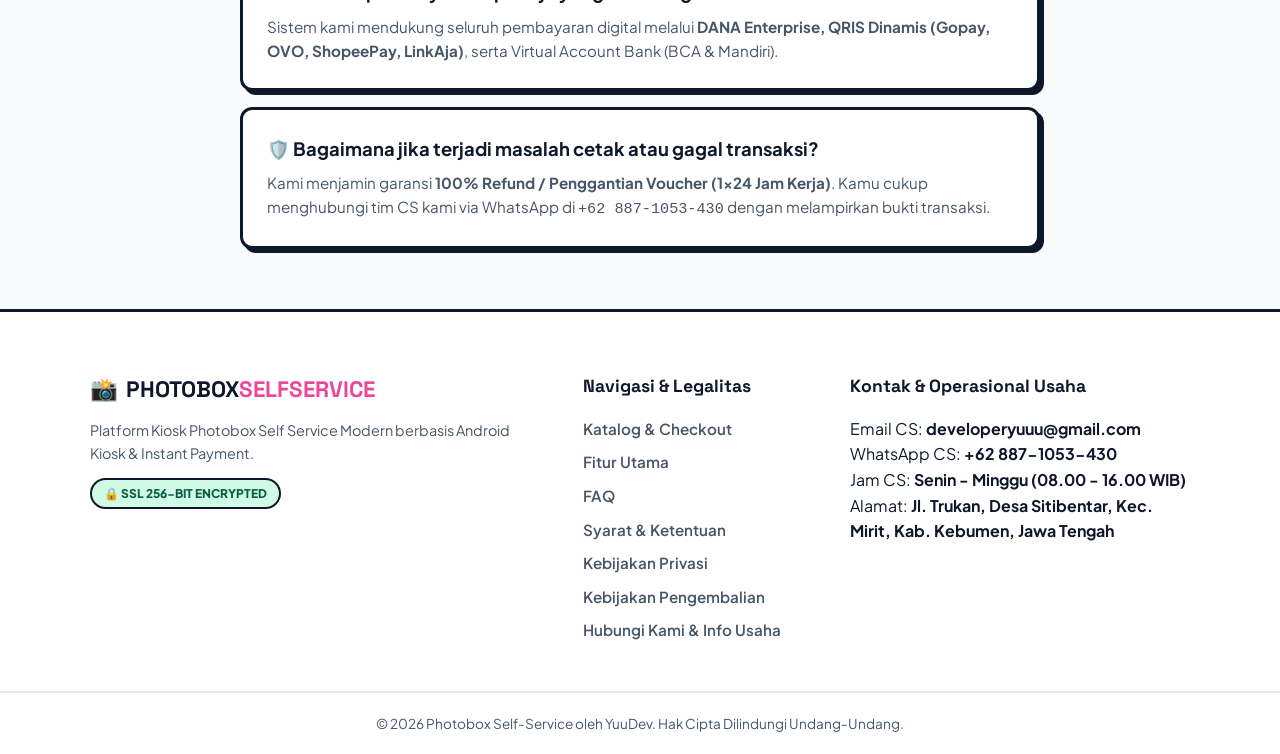
==== commit 17140ba6: "Update Customer Support operational hours to 08.00 - 16.00 WIB" ====
--- a/public/index.html
+++ b/public/index.html
@@ -321,7 +321,7 @@
                 <h4>Kontak & Operasional Usaha</h4>
                 <p>Email CS: <strong>developeryuuu@gmail.com</strong></p>
                 <p>WhatsApp CS: <strong>+62 887-1053-430</strong></p>
-                <p>Jam CS: <strong>Senin - Minggu (08.00 - 22.00 WIB)</strong></p>
+                <p>Jam CS: <strong>Senin - Minggu (08.00 - 16.00 WIB)</strong></p>
                 <p>Alamat: <strong>Jl. Trukan, Desa Sitibentar, Kec. Mirit, Kab. Kebumen, Jawa Tengah</strong></p>
             </div>
         </div>
